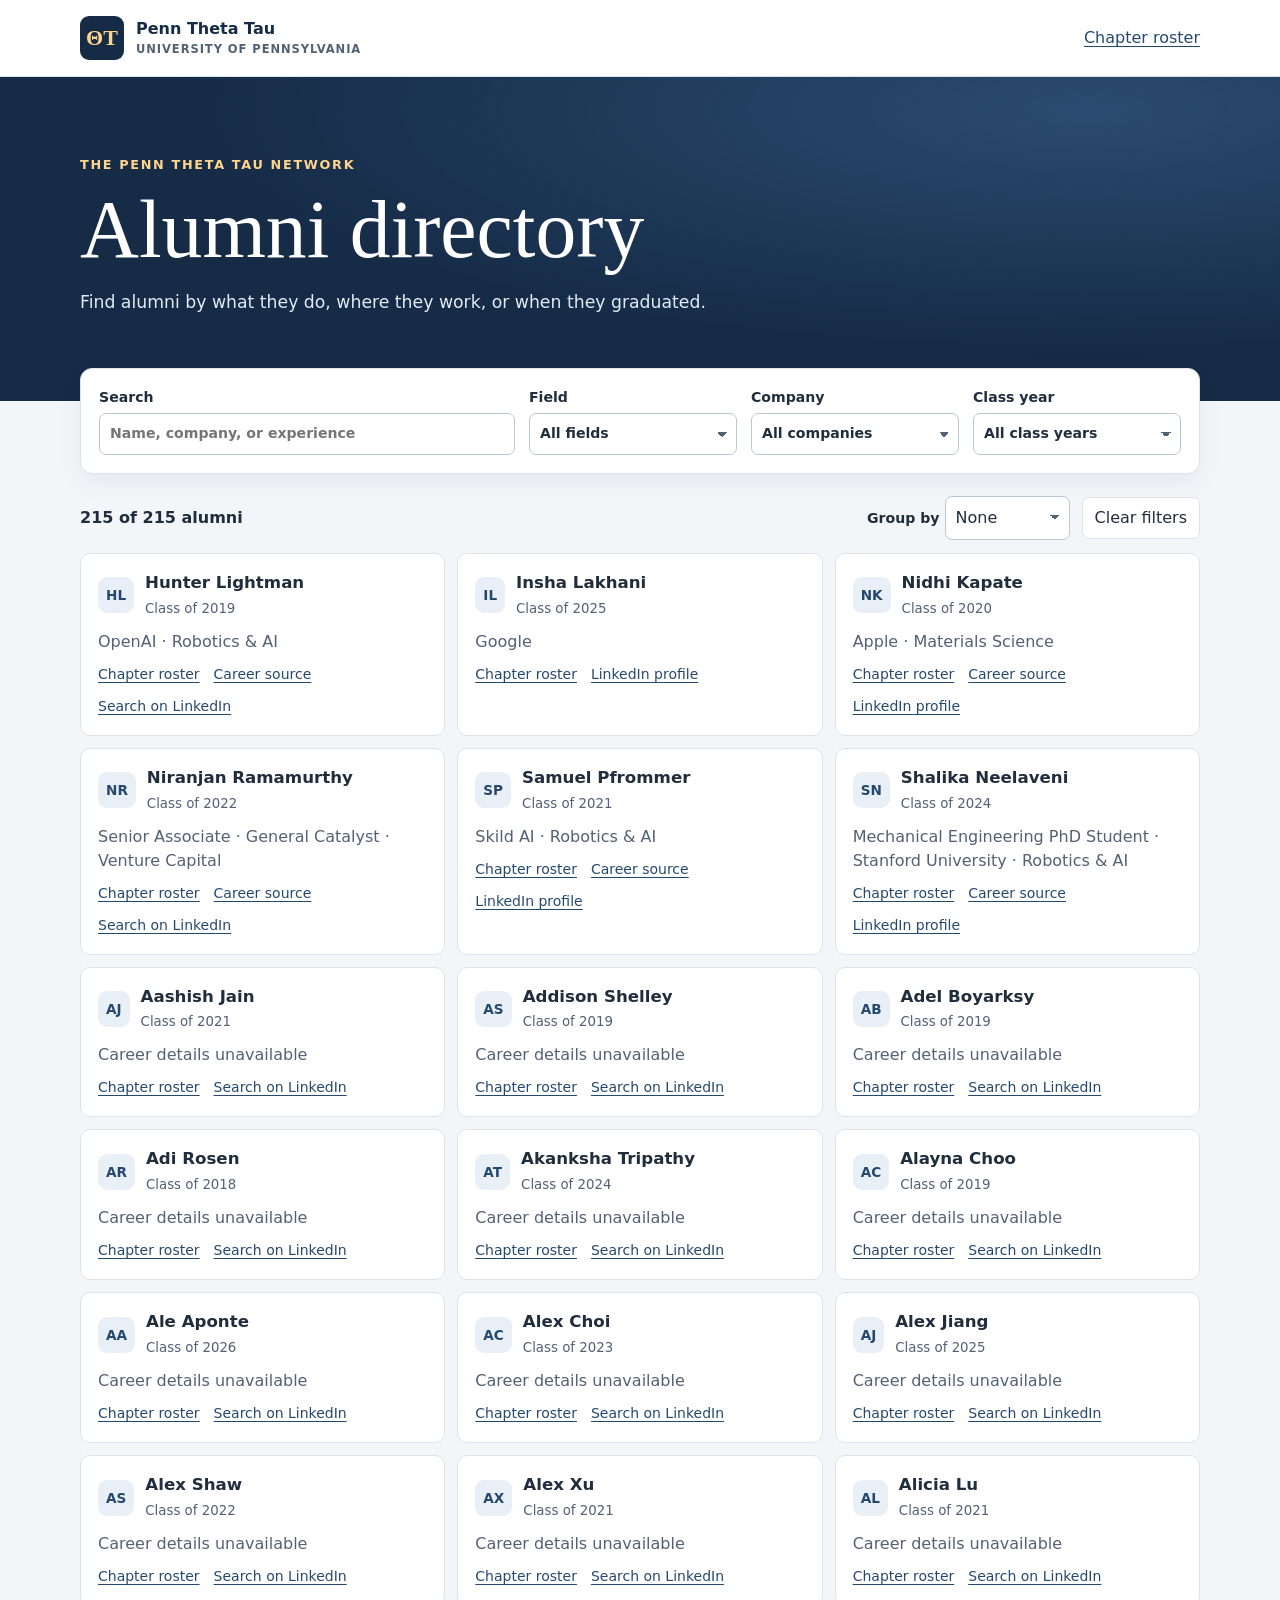
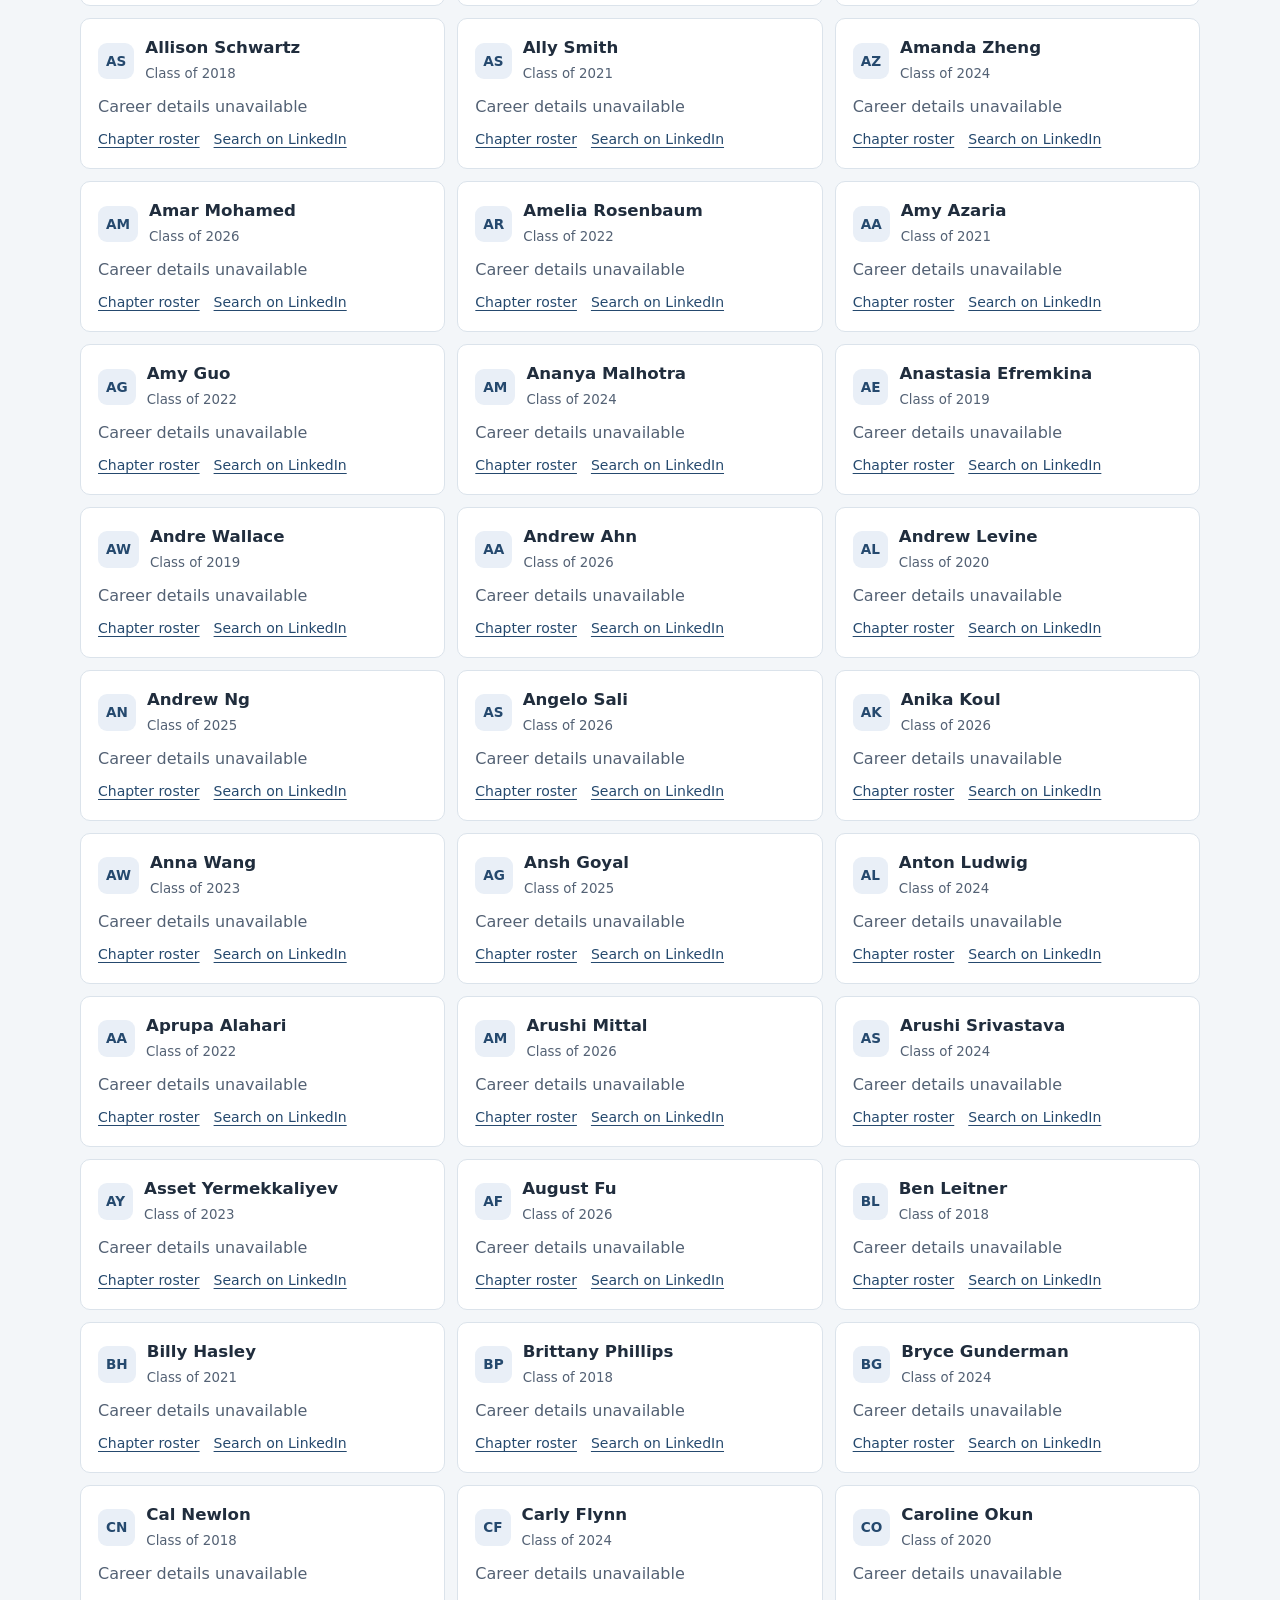
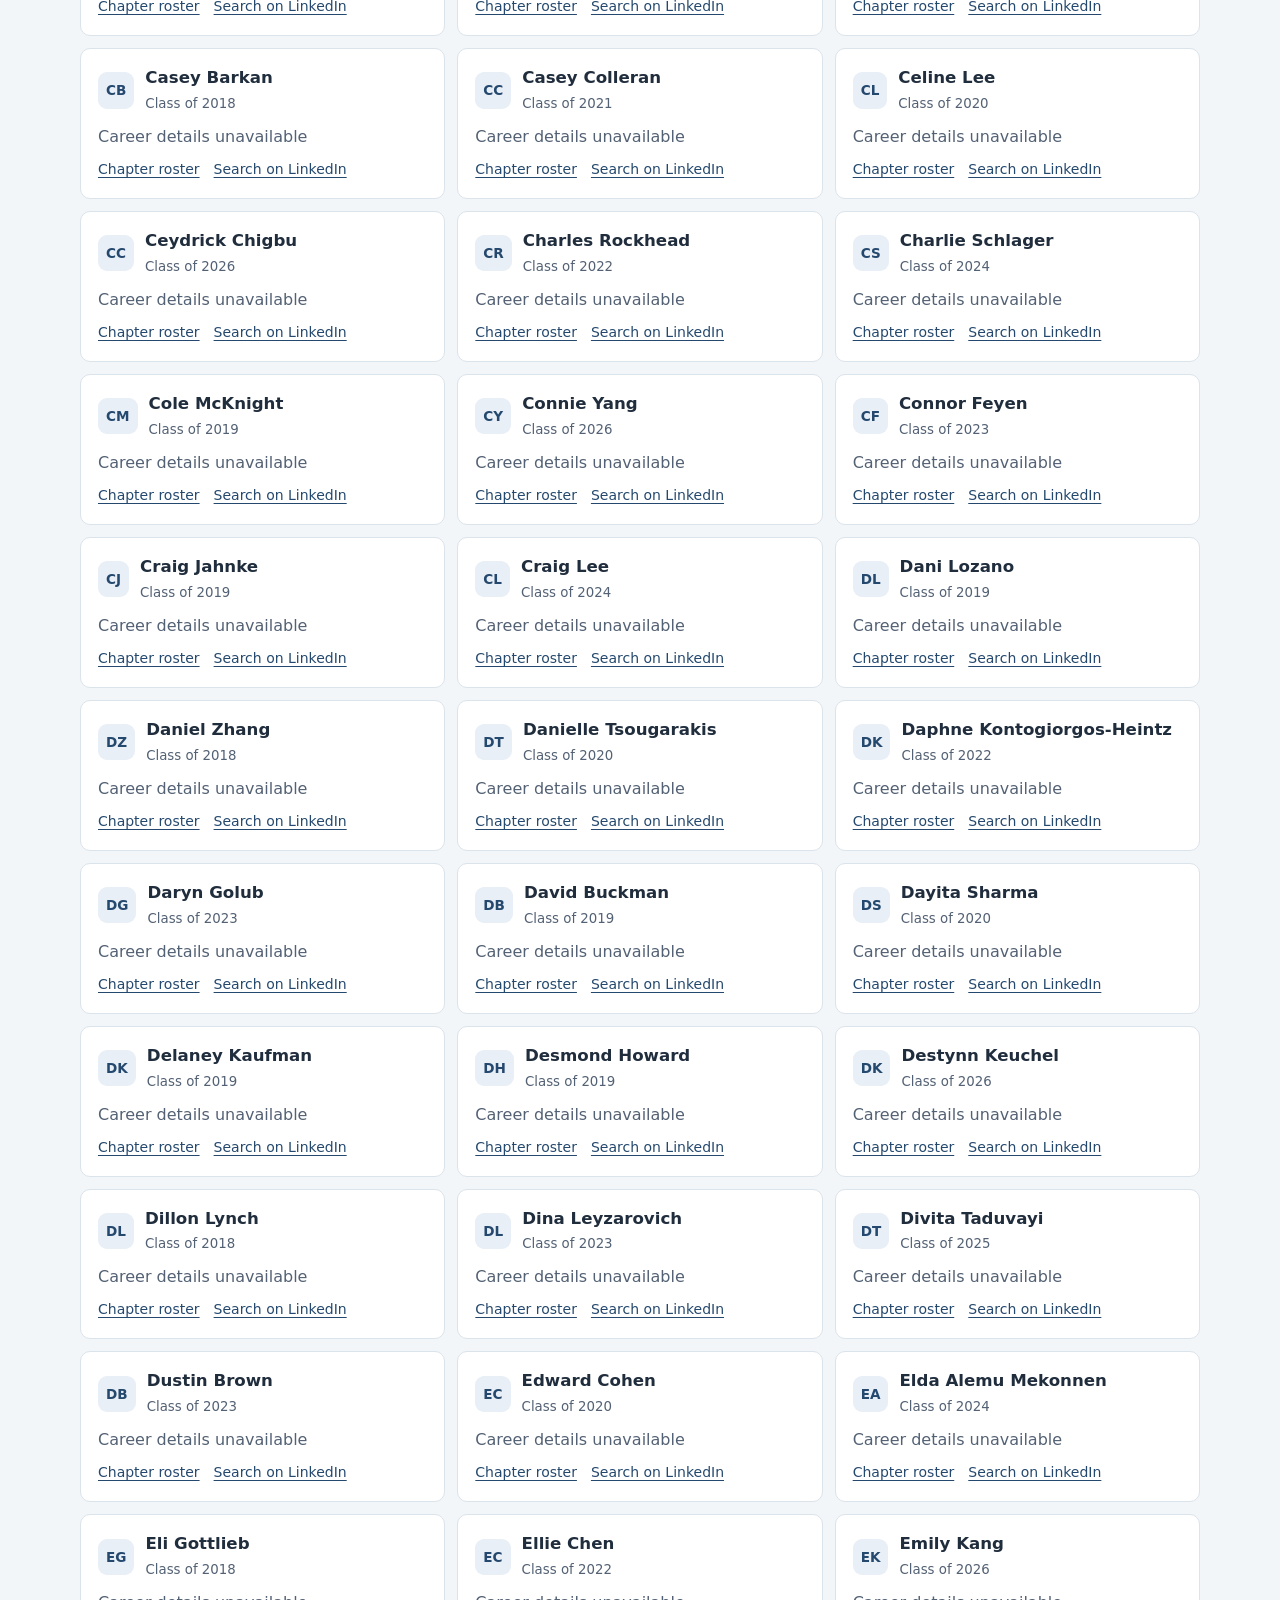
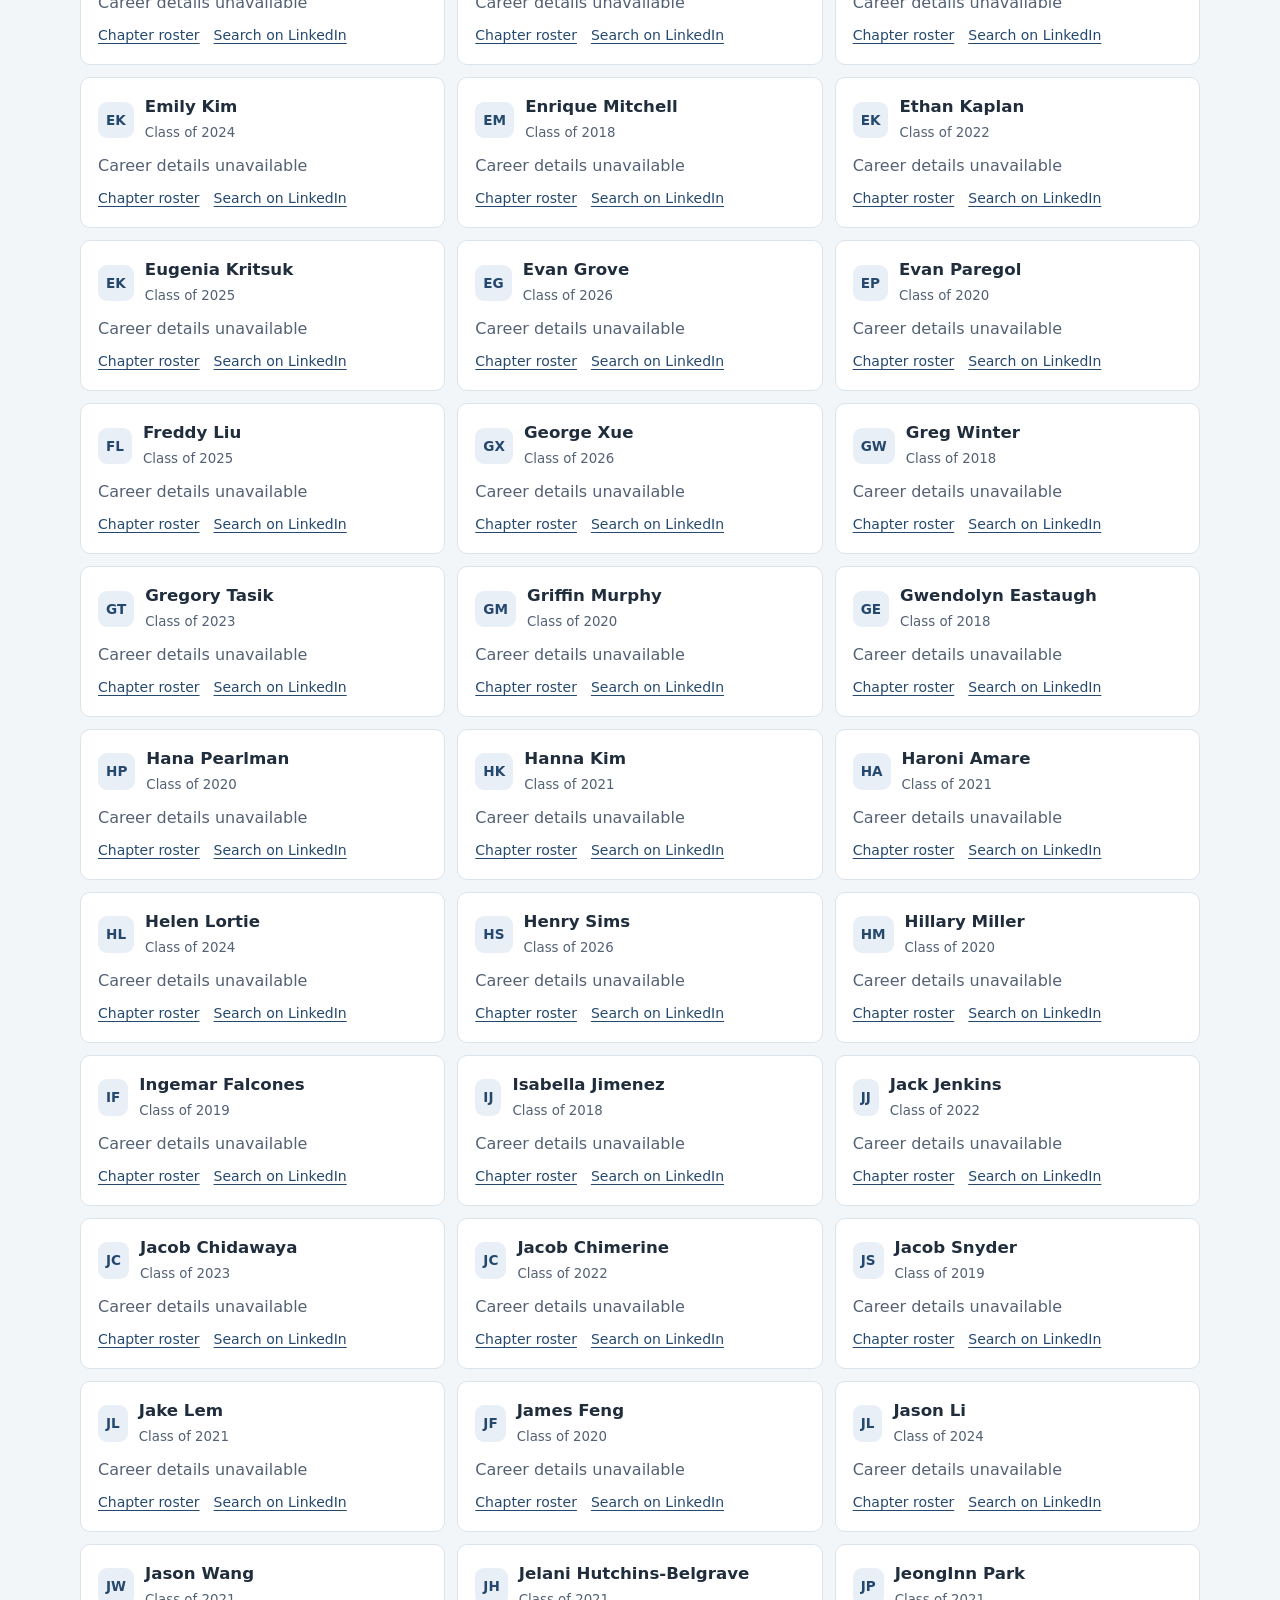
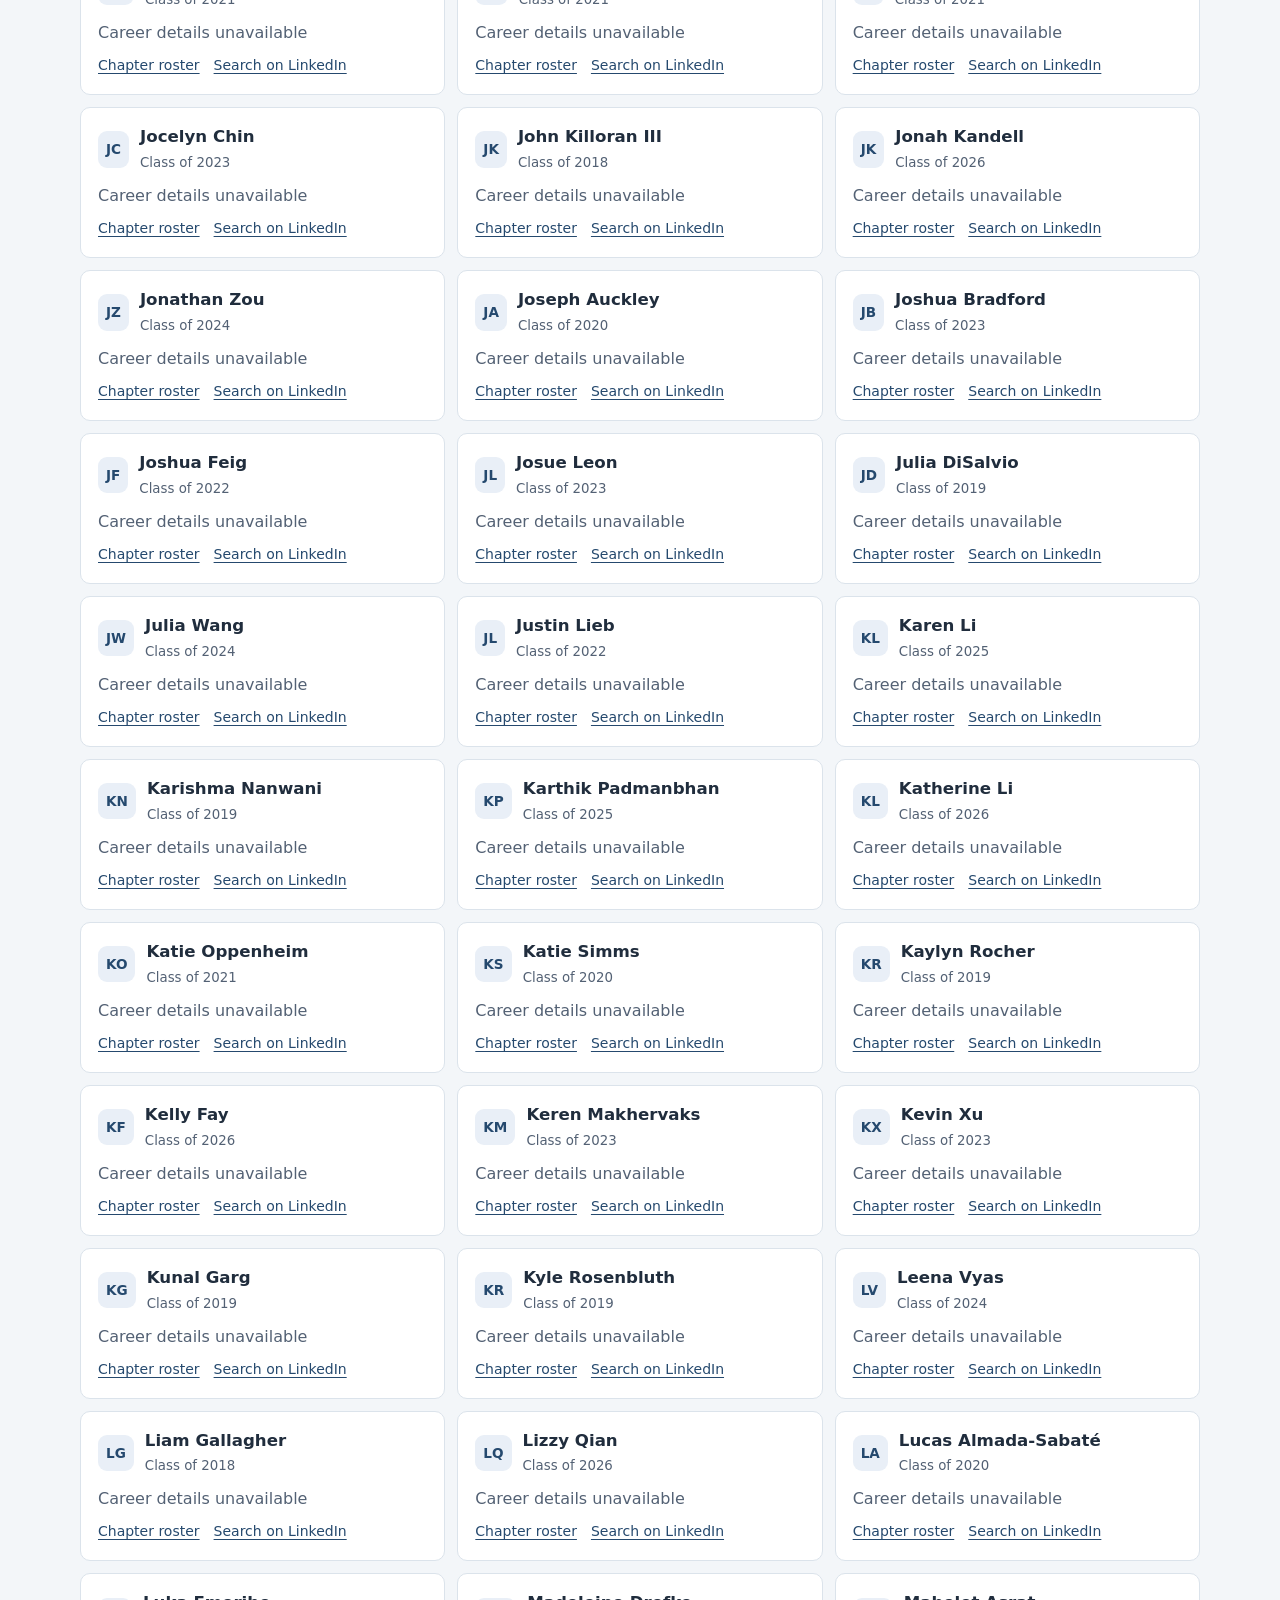
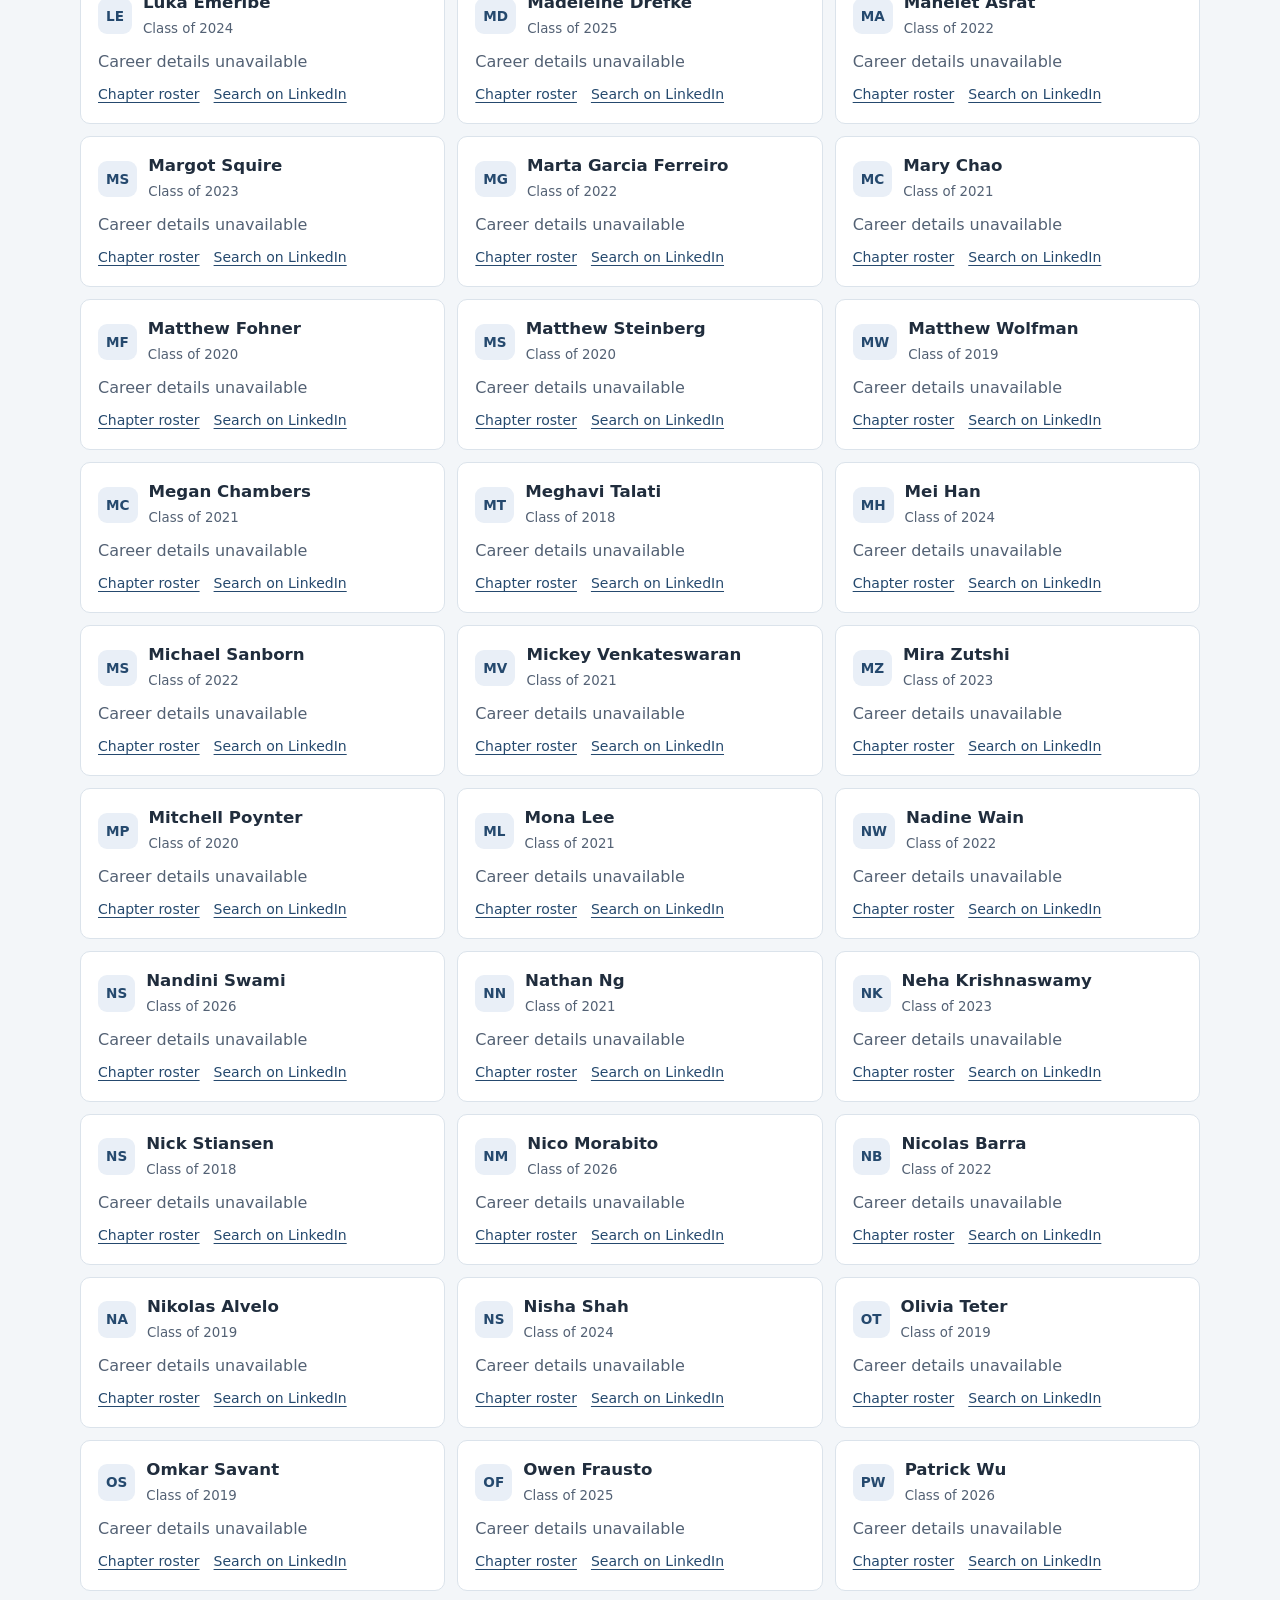
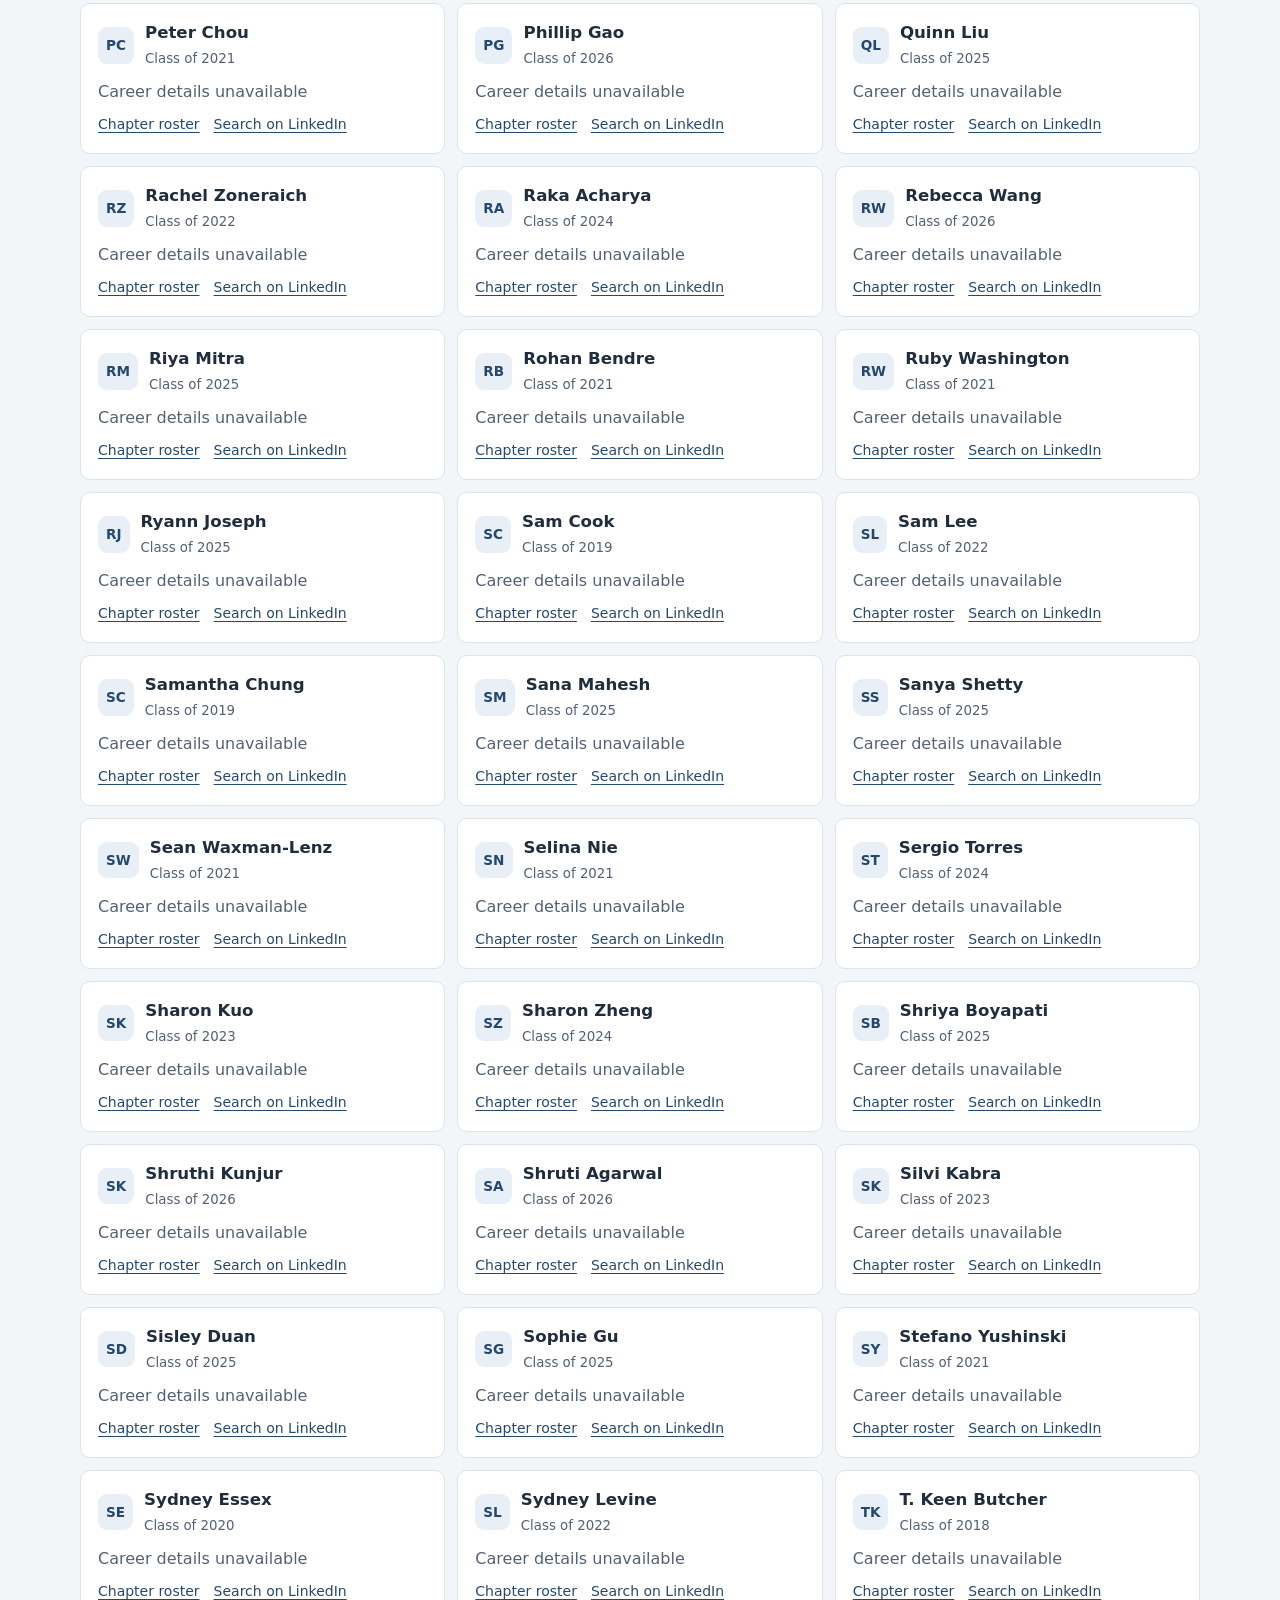
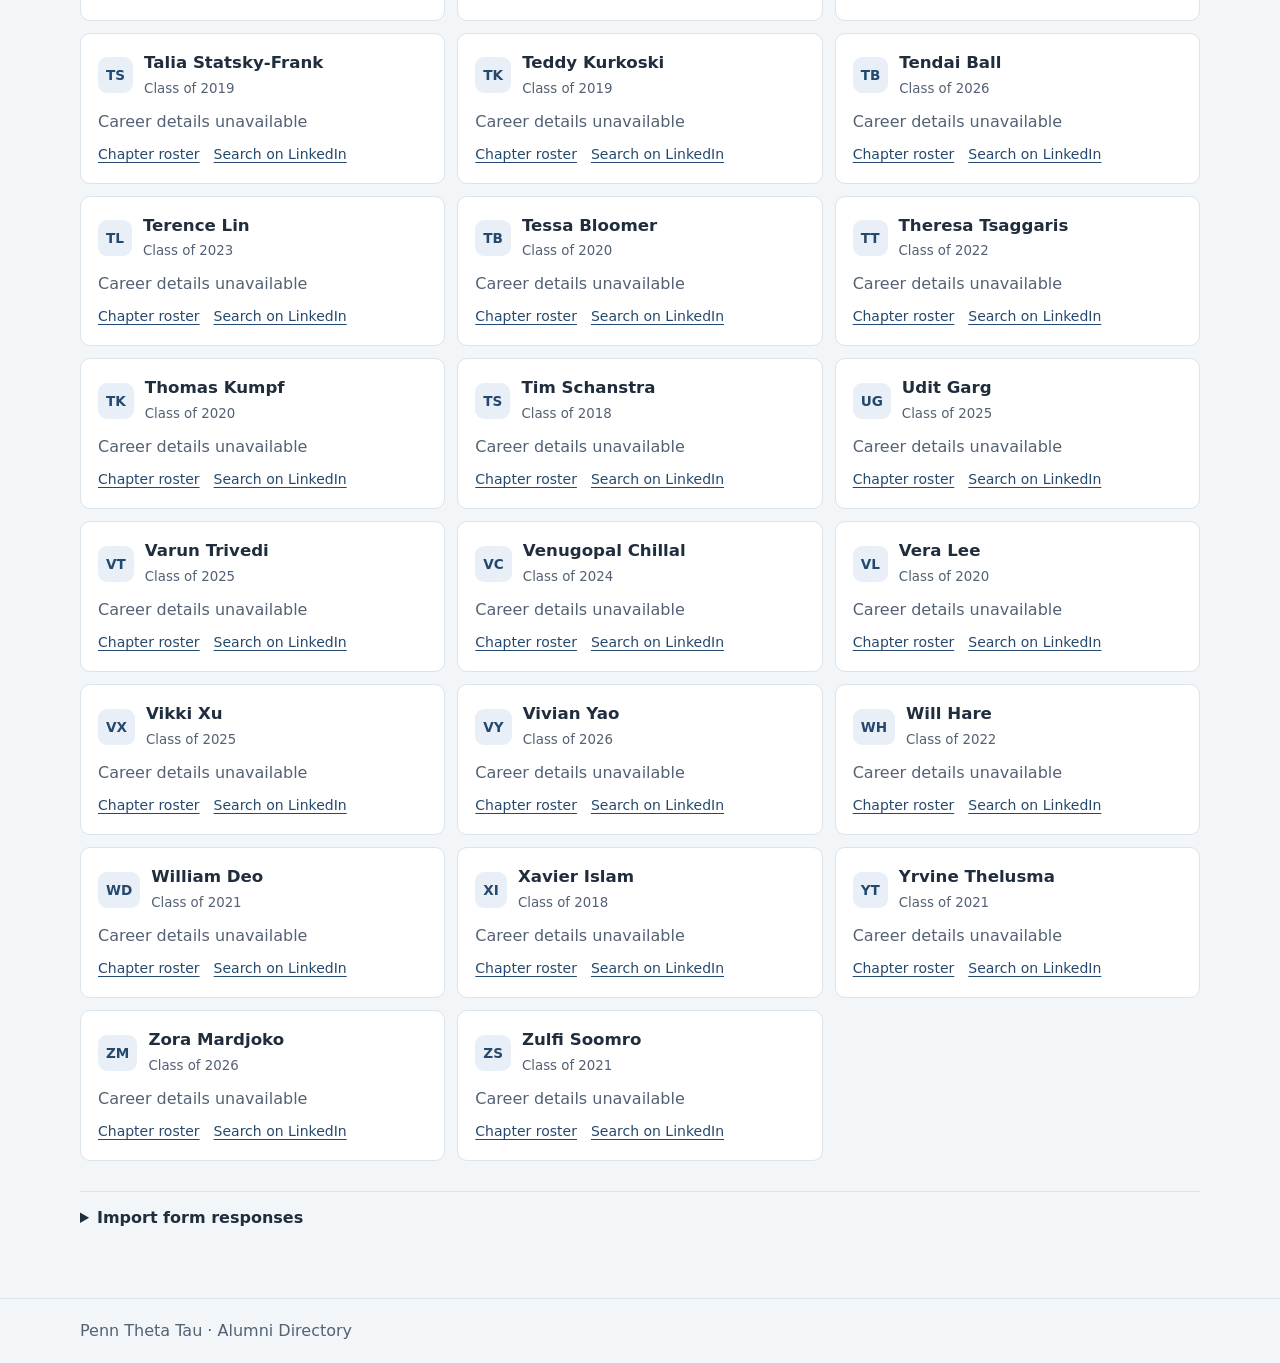
==== docs/index.html @ d41d4114 "Add docs/index.html" ====
<!doctype html>
<html lang="en">
<head>
<meta charset="utf-8">
<meta name="viewport" content="width=device-width, initial-scale=1">
<meta name="description" content="Explore the University of Pennsylvania Theta Tau alumni network by field, company, and graduating class.">
<title>Alumni Directory | Penn Theta Tau</title>
<link rel="stylesheet" href="style.css">
<script defer src="roster.js"></script>
<script defer src="public-careers.js"></script>
<script defer src="responses.js"></script>
<script defer src="directory.js"></script>
</head>
<body>
<header><div class="wrap mast"><a class="brand" href="./"><span class="mark" aria-hidden="true">ΘΤ</span><span>Penn Theta Tau<small>UNIVERSITY OF PENNSYLVANIA</small></span></a><a href="https://www.upennthetatau.com/alumni">Chapter roster</a></div></header>
<main>
<section class="hero"><div class="wrap"><p class="eyebrow">THE PENN THETA TAU NETWORK</p><h1>Alumni directory</h1><p>Find alumni by what they do, where they work, or when they graduated.</p></div></section>
<section class="wrap directory" aria-label="Search the alumni directory">
<form id="filters" class="filters">
<label class="search">Search<input id="search" type="search" placeholder="Name, company, or experience"></label>
<label>Field<select id="field"></select></label>
<label>Company<select id="company"></select></label>
<label>Class year<select id="year"></select></label>
</form>
<div class="toolbar"><p id="count" role="status"></p><div><label for="group">Group by</label> <select id="group"><option value="">None</option><option value="field">Field</option><option value="company">Company</option><option value="year">Class year</option></select></div><button type="button" id="reset">Clear filters</button></div>
<div id="results"></div>
<details class="import"><summary>Import form responses</summary><p>Import a Google Sheets or Airtable CSV export to add alumni and career details. The imported records stay in this browser. A new import replaces the previous one.</p><label for="csv">Form responses CSV</label> <input id="csv" type="file" accept=".csv,text/csv"><button type="button" id="remove">Remove imported records</button><p id="import-status" role="status"></p></details>
</section>
</main>
<dialog id="profile" aria-labelledby="profile-name">
<form method="dialog" class="profile-close"><button>Close</button></form>
<h2 id="profile-name"></h2>
<p id="profile-summary"></p>
<div id="profile-links"></div>
<div id="profile-content"></div>
</dialog>
<footer><div class="wrap">Penn Theta Tau · Alumni Directory</div></footer>
</body>
</html>
---- docs/style.css ----
:root{color-scheme:light;--navy:#152b46;--ink:#202d3d;--muted:#536174;--line:#dbe3eb;--paper:#f3f6f9;--gold:#ffd58d;font:100%/1.5 system-ui,sans-serif}
*{box-sizing:border-box}
body{margin:0;background:var(--paper);color:var(--ink)}
.wrap{width:min(1120px,calc(100% - 40px));margin:auto}
header{background:white;border-bottom:1px solid var(--line)}
.mast{min-height:76px;display:flex;align-items:center;justify-content:space-between;gap:16px}
a{color:#25496e;text-underline-offset:3px}
.brand{display:flex;align-items:center;gap:12px;font-weight:750;color:var(--navy);text-decoration:none}
.brand small{display:block;font-size:.72rem;letter-spacing:.08em;color:var(--muted)}
.mark{display:grid;place-items:center;background:var(--navy);color:var(--gold);width:44px;height:44px;border-radius:9px;font:700 22px Georgia,serif}
.hero{background:radial-gradient(ellipse at 85% 10%,#2b4b70,transparent 60%),var(--navy);color:white;padding:65px 0 85px}
.eyebrow{font-size:.8rem;font-weight:700;letter-spacing:.13em;color:var(--gold)}
h1{font:normal clamp(2.7rem,7vw,5.1rem)/1.05 Georgia,serif;margin:12px 0 18px}
.hero p:last-child{color:#e1eaf5;margin:0;font-size:1.08rem}
.directory{padding-bottom:54px}
.filters{position:relative;margin-top:-33px;background:white;border:1px solid var(--line);box-shadow:0 8px 25px #102b4611;border-radius:12px;padding:18px;display:grid;grid-template-columns:2fr repeat(3,1fr);gap:14px}
label{font-size:.88rem;font-weight:650}
input,select,button{font:inherit;color:inherit}
input[type=search],select{min-width:0;border:1px solid #bac9d7;background:#fff;border-radius:7px;padding:9px 10px}
select{appearance:none;padding-right:30px;background:linear-gradient(45deg,transparent 50%,#536174 50%) right 14px center/5px 5px no-repeat,linear-gradient(135deg,#536174 50%,transparent 50%) right 9px center/5px 5px no-repeat,#fff}
.filters input,.filters select{display:block;width:100%;margin-top:5px}
.toolbar{display:flex;align-items:center;gap:12px;flex-wrap:wrap;margin:22px 0 13px}
.toolbar p{margin:0 auto 0 0;font-weight:650}
button{border:1px solid var(--line);background:white;border-radius:7px;padding:8px 12px;cursor:pointer}
button:hover{background:#eaf1f8}
.grid{display:grid;grid-template-columns:repeat(3,minmax(0,1fr));gap:12px}
.card{background:white;border:1px solid var(--line);border-radius:10px;padding:17px;overflow-wrap:anywhere}
.card-head{display:flex;align-items:center;gap:11px}
.initials{flex:none;background:#e9eff7;color:#25496e;border-radius:9px;padding:8px;font-size:.85rem;font-weight:750}
.card h3{margin:0;font-size:1.04rem}
.card p{margin:10px 0 0;color:var(--muted)}
.card small{color:var(--muted)}
.card a{display:inline-block;margin:10px 14px 0 0;font-size:.875rem}
h2{font:normal 1.7rem Georgia,serif;margin:24px 0 12px}
.import{margin-top:30px;padding:14px 0;border-top:1px solid var(--line)}
summary{cursor:pointer;font-weight:650}
.profile-button{display:block;margin-top:12px;color:var(--navy);font-weight:650}
#profile{width:min(680px,calc(100% - 28px));max-height:86vh;border:1px solid var(--line);border-radius:14px;padding:clamp(18px,4vw,32px);color:var(--ink)}
#profile::backdrop{background:#0e233bc7}
.profile-close{display:flex;justify-content:flex-end}
#profile-name{margin:0;font-size:2rem}
#profile-summary{margin:6px 0;color:var(--muted)}
#profile-content section{border-top:1px solid var(--line);margin-top:20px;padding-top:12px}
#profile-content h3{margin:0;color:var(--navy)}
#profile-content dt{font-weight:650;margin-top:12px}
#profile-content dd{white-space:pre-wrap;overflow-wrap:anywhere;margin:4px 0 0}
footer{padding:20px 0;border-top:1px solid var(--line);color:var(--muted)}
:focus-visible{outline:3px solid #507eae;outline-offset:2px}
@media(max-width:800px){.filters,.grid{grid-template-columns:repeat(2,minmax(0,1fr))}}
@media(max-width:480px){.wrap{width:calc(100% - 26px)}.hero{padding:48px 0 65px}.search,.grid{grid-column:1/-1}.grid{grid-template-columns:1fr}.brand small{display:none}}
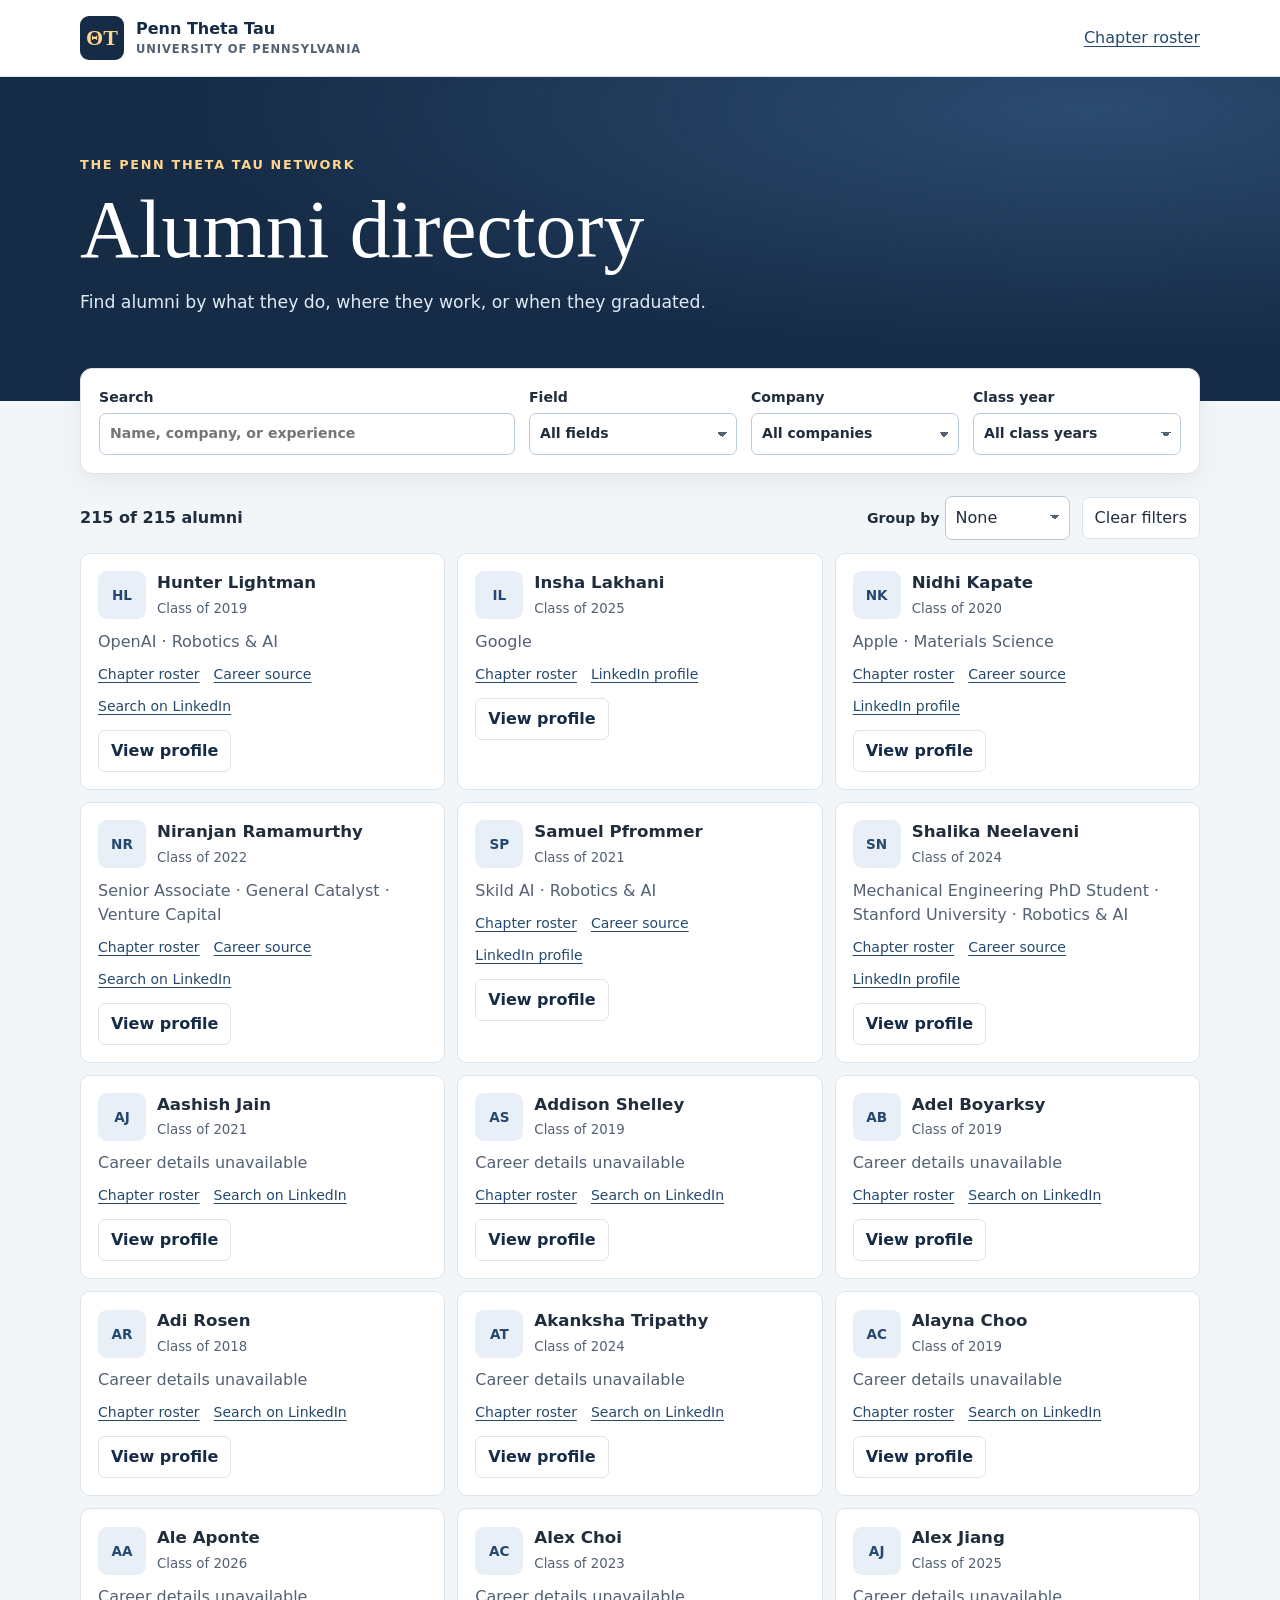
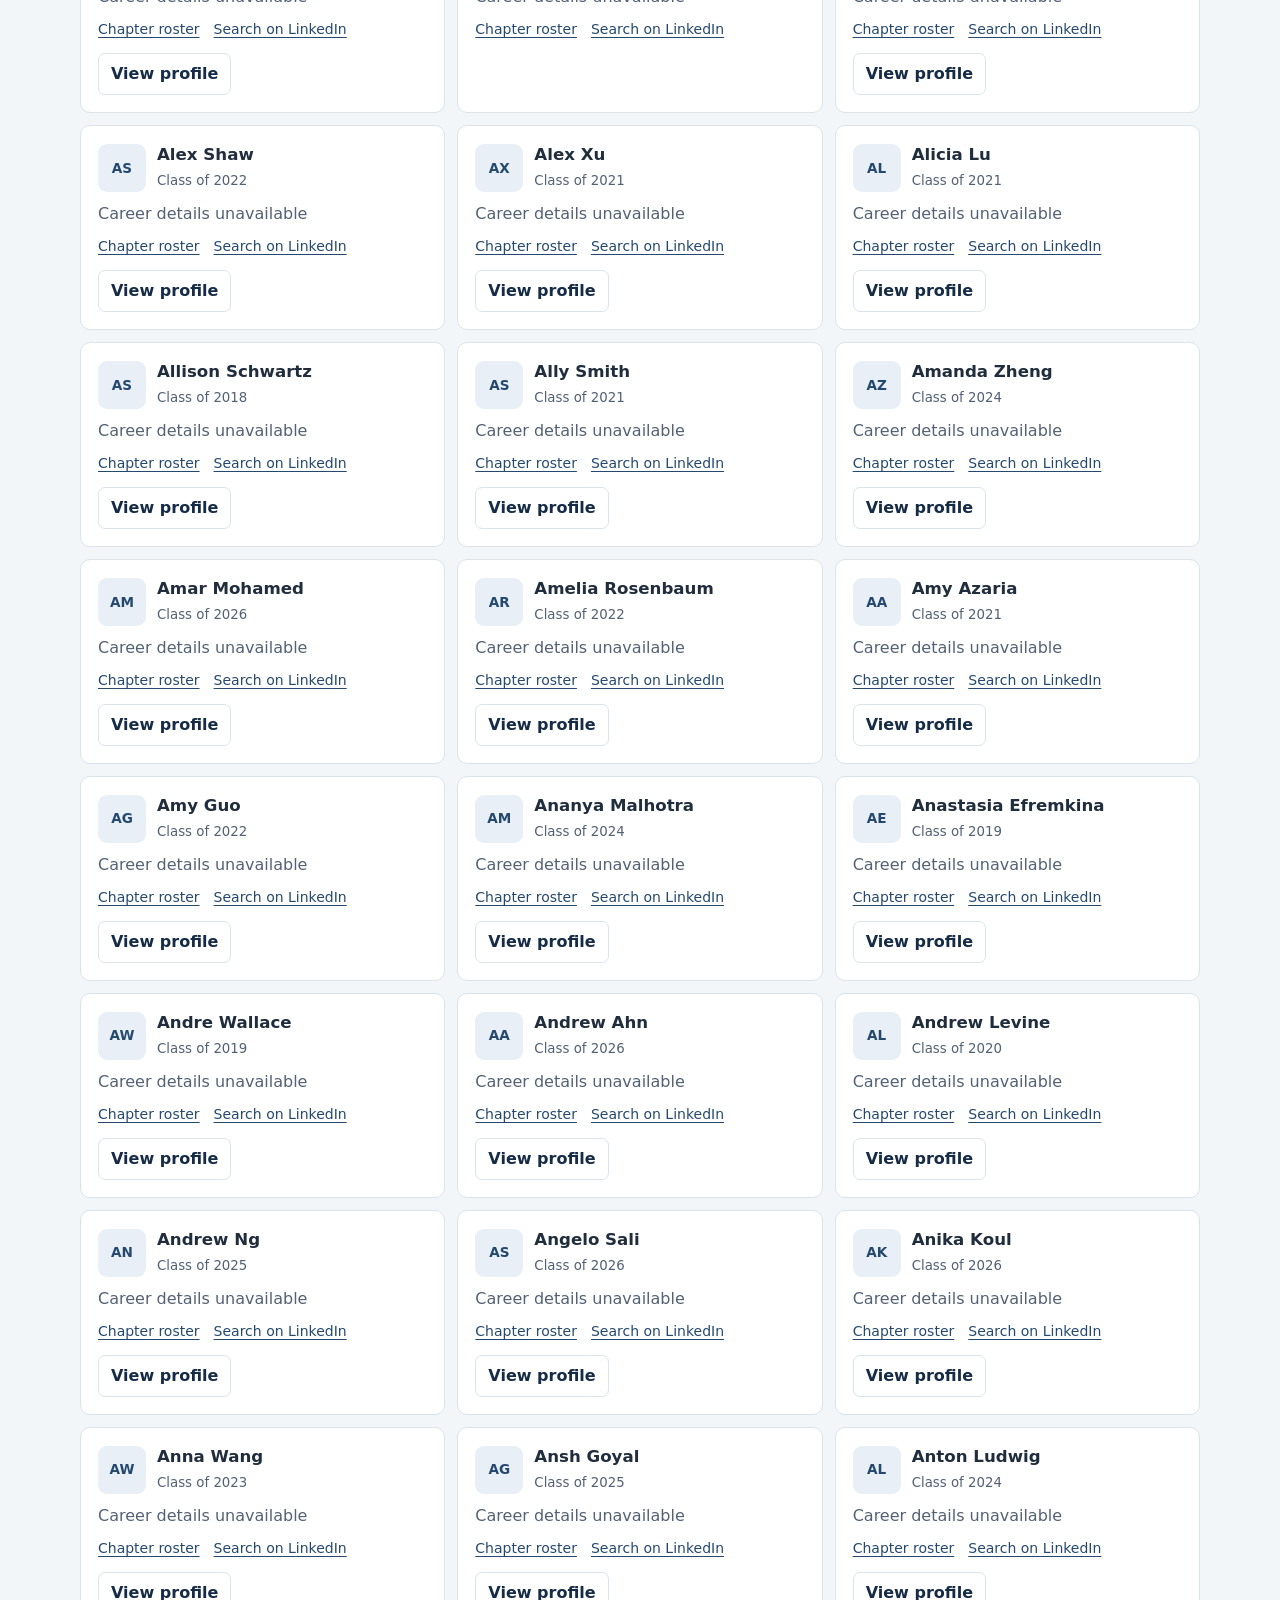
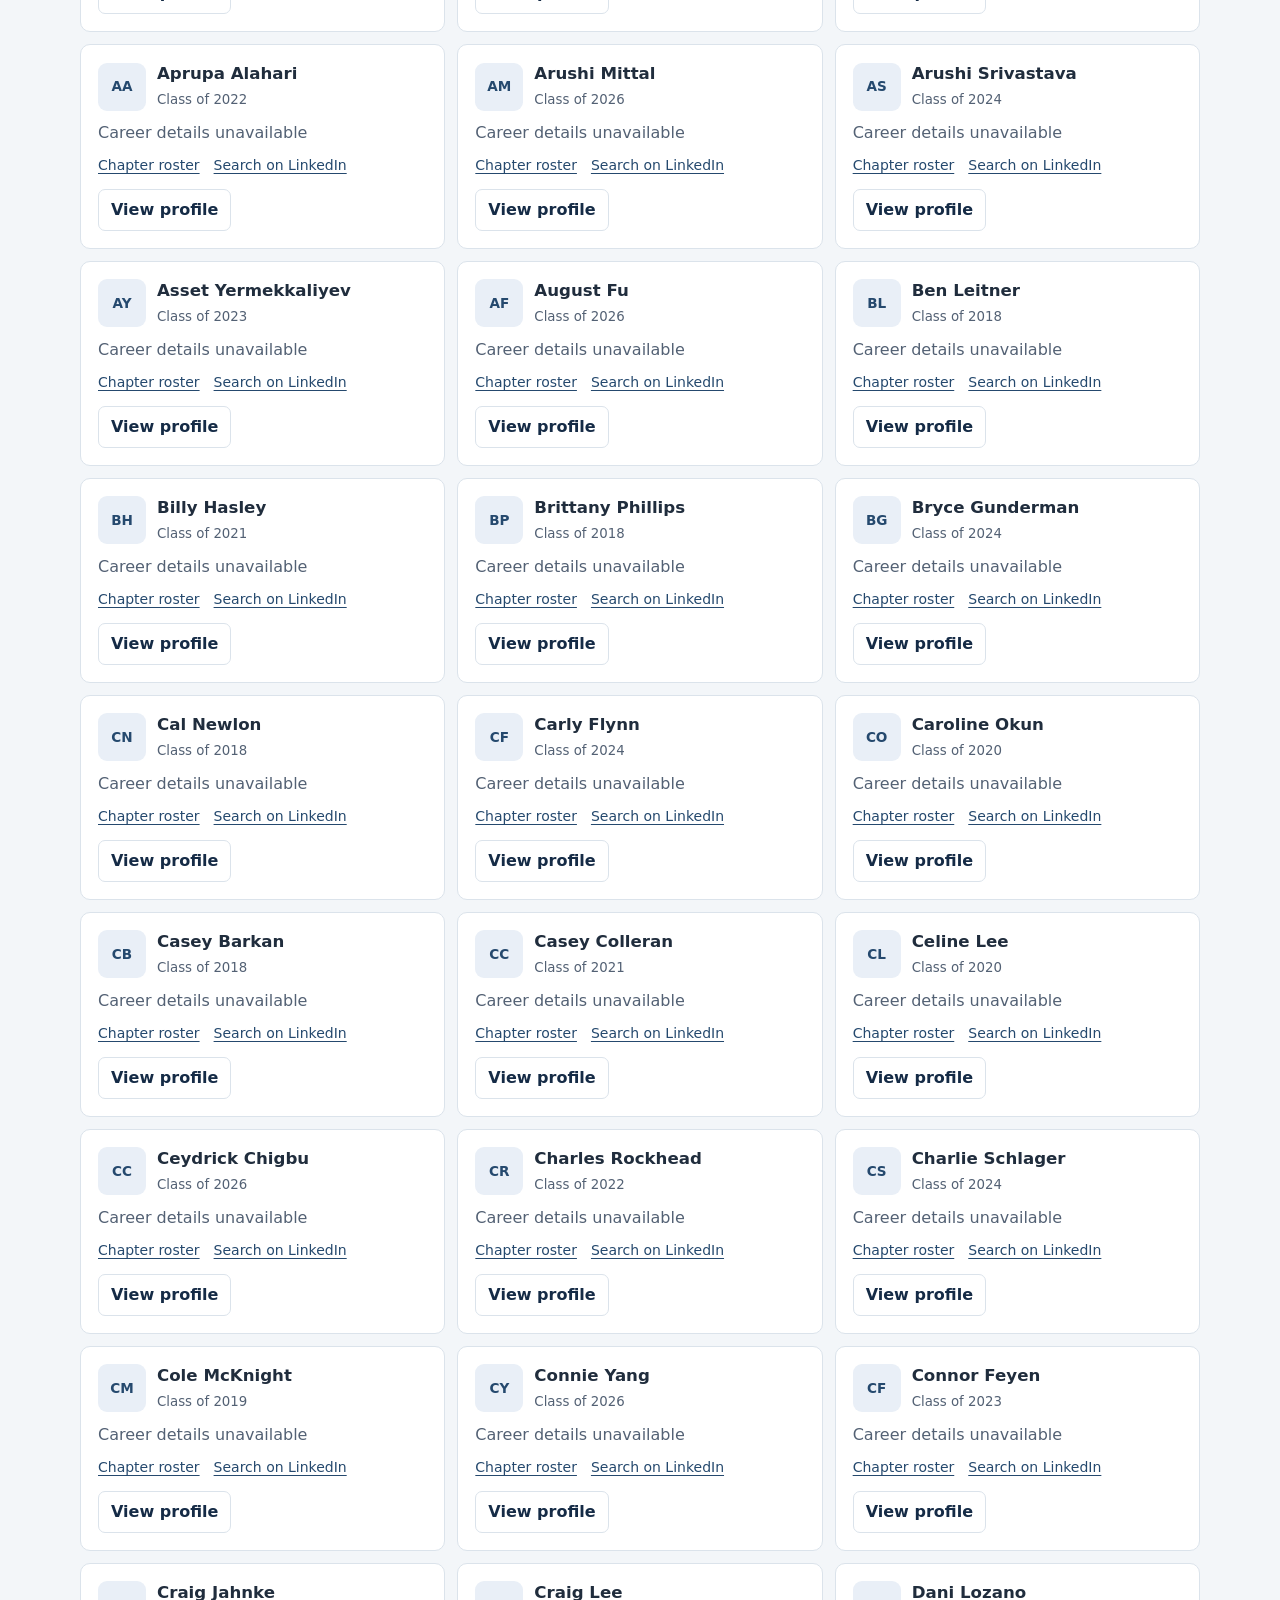
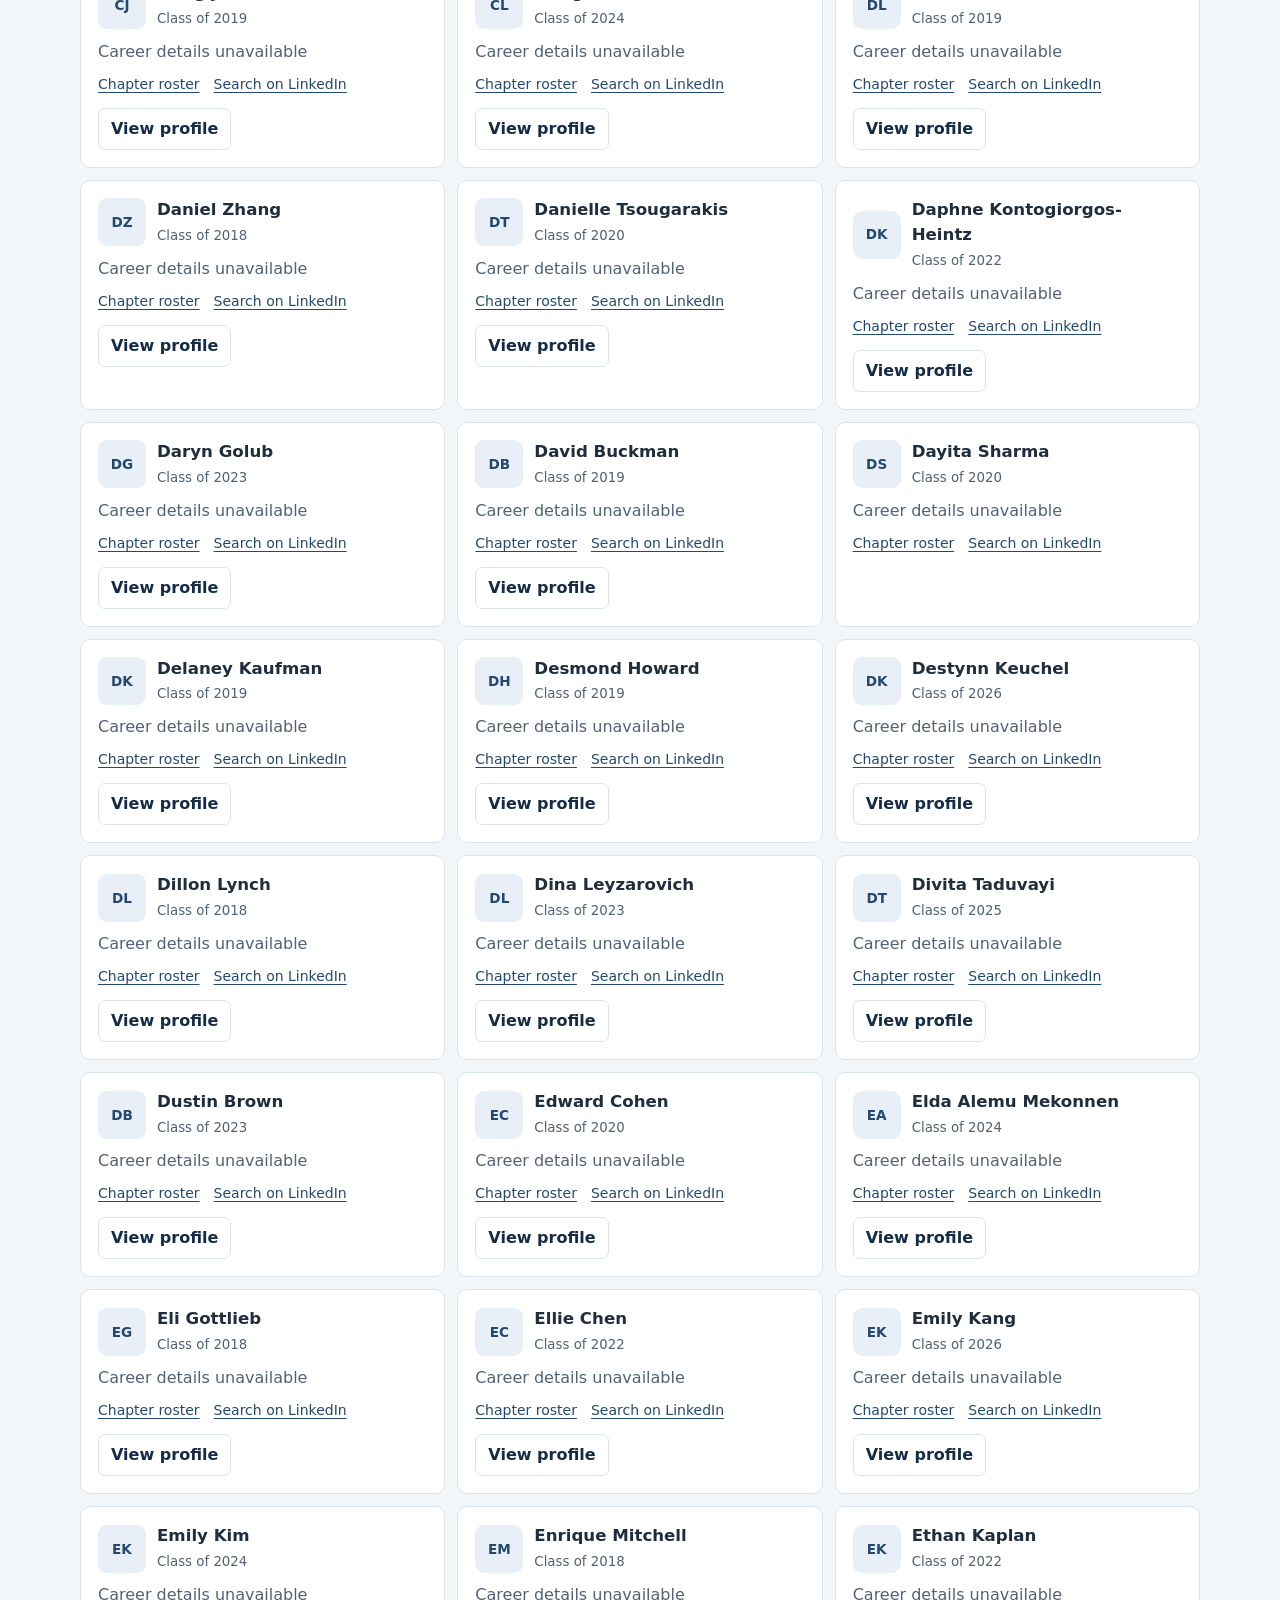
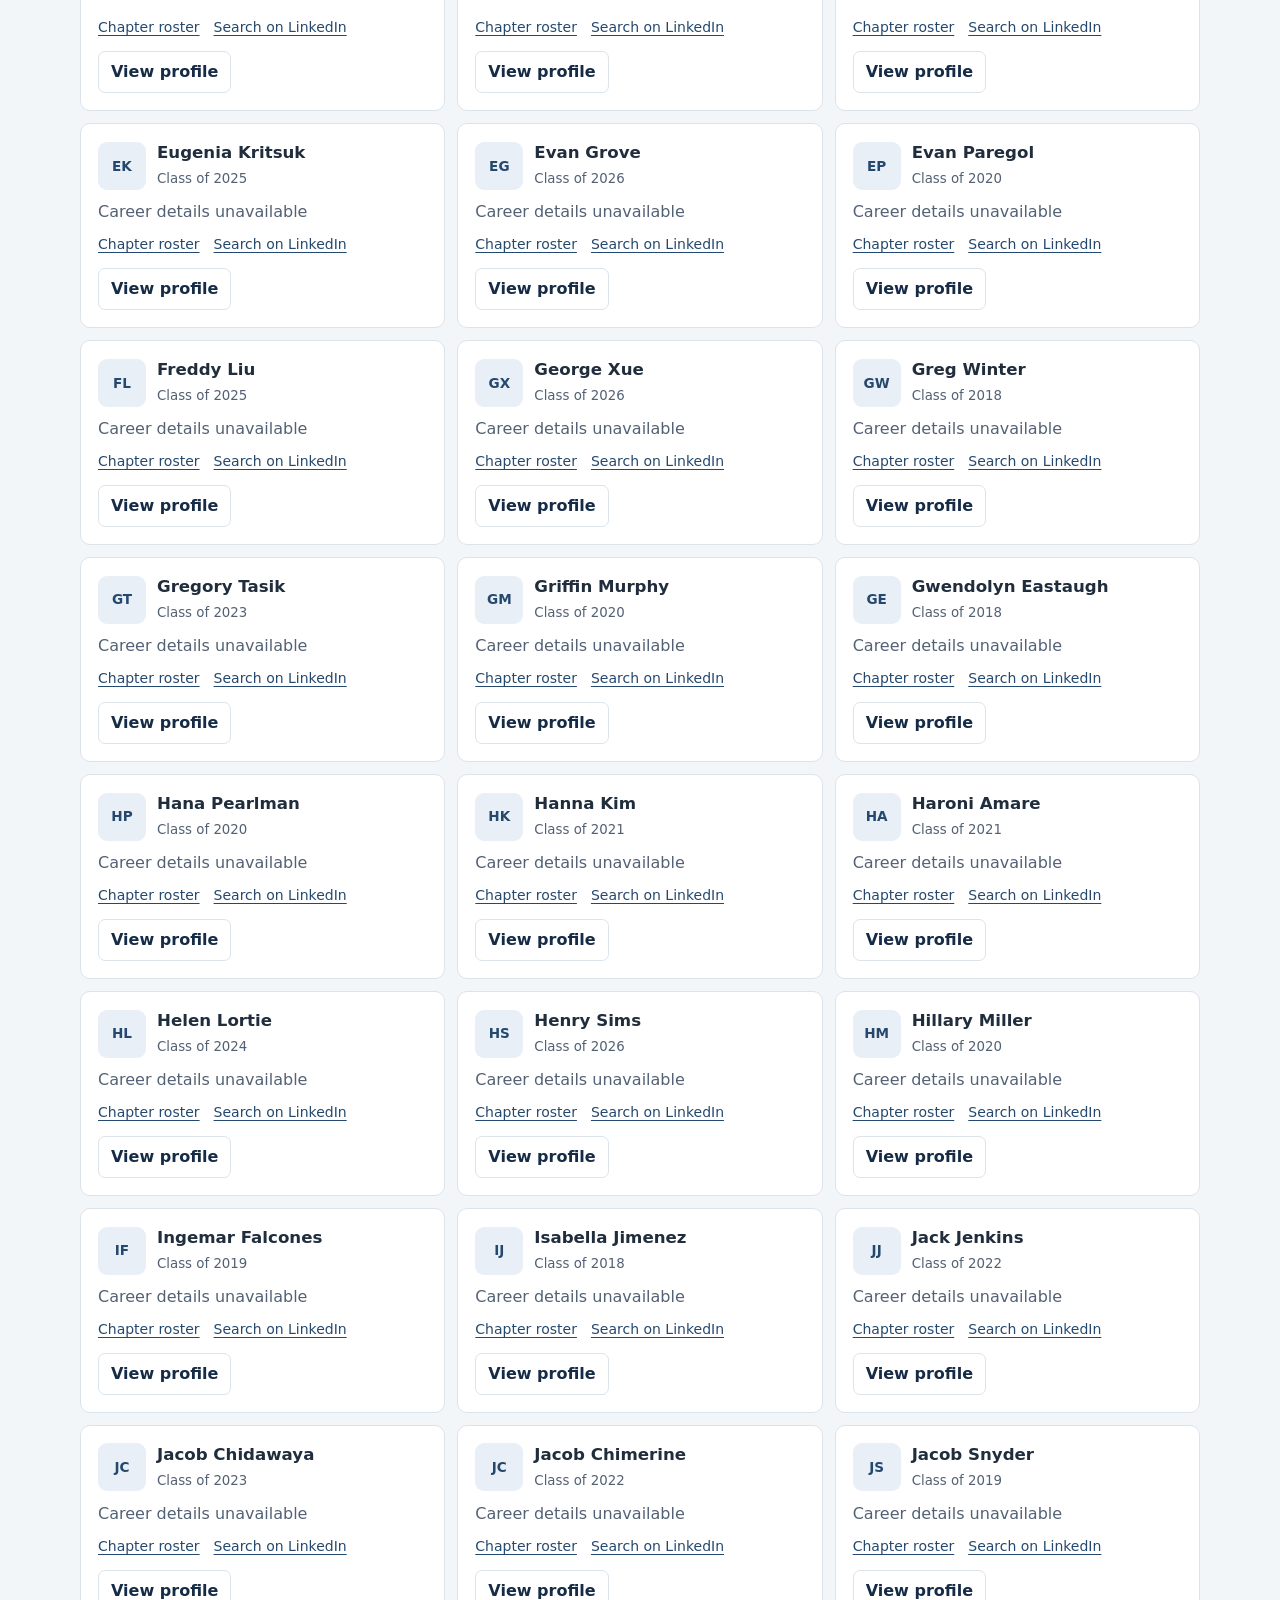
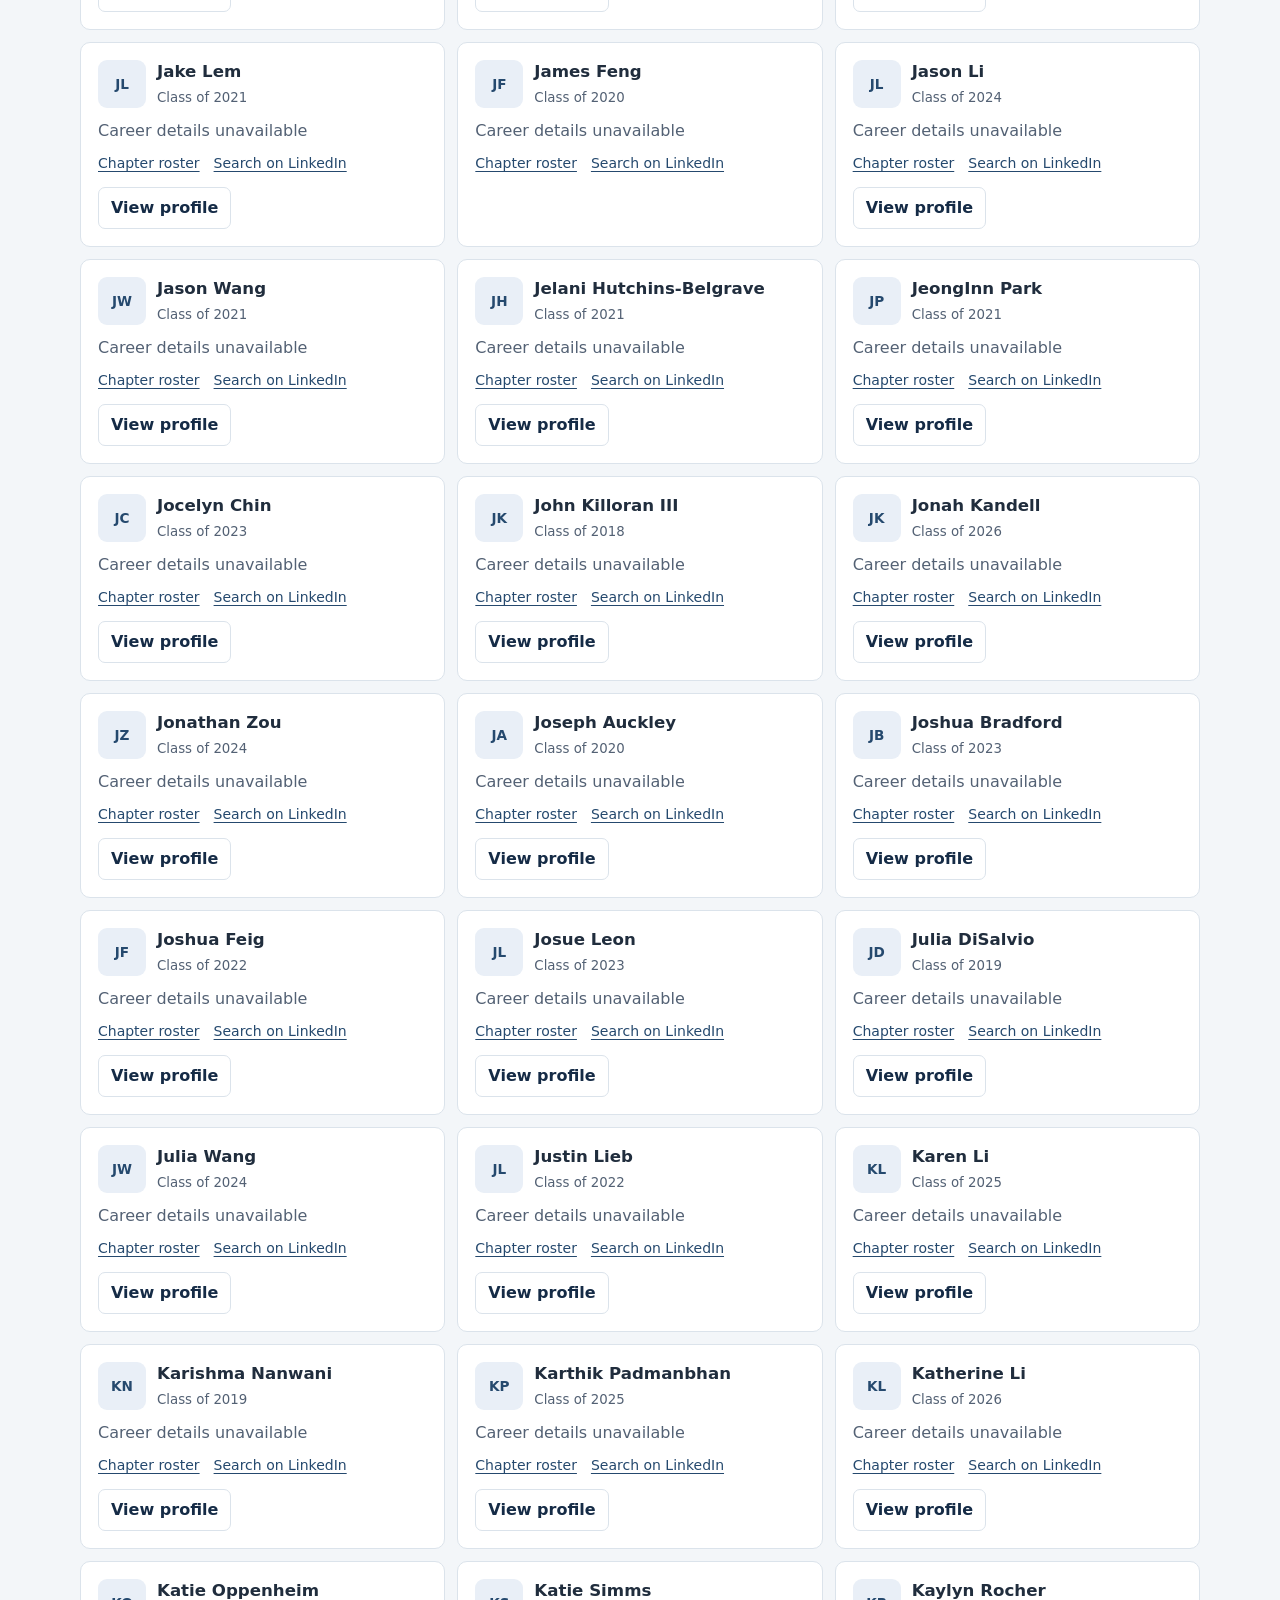
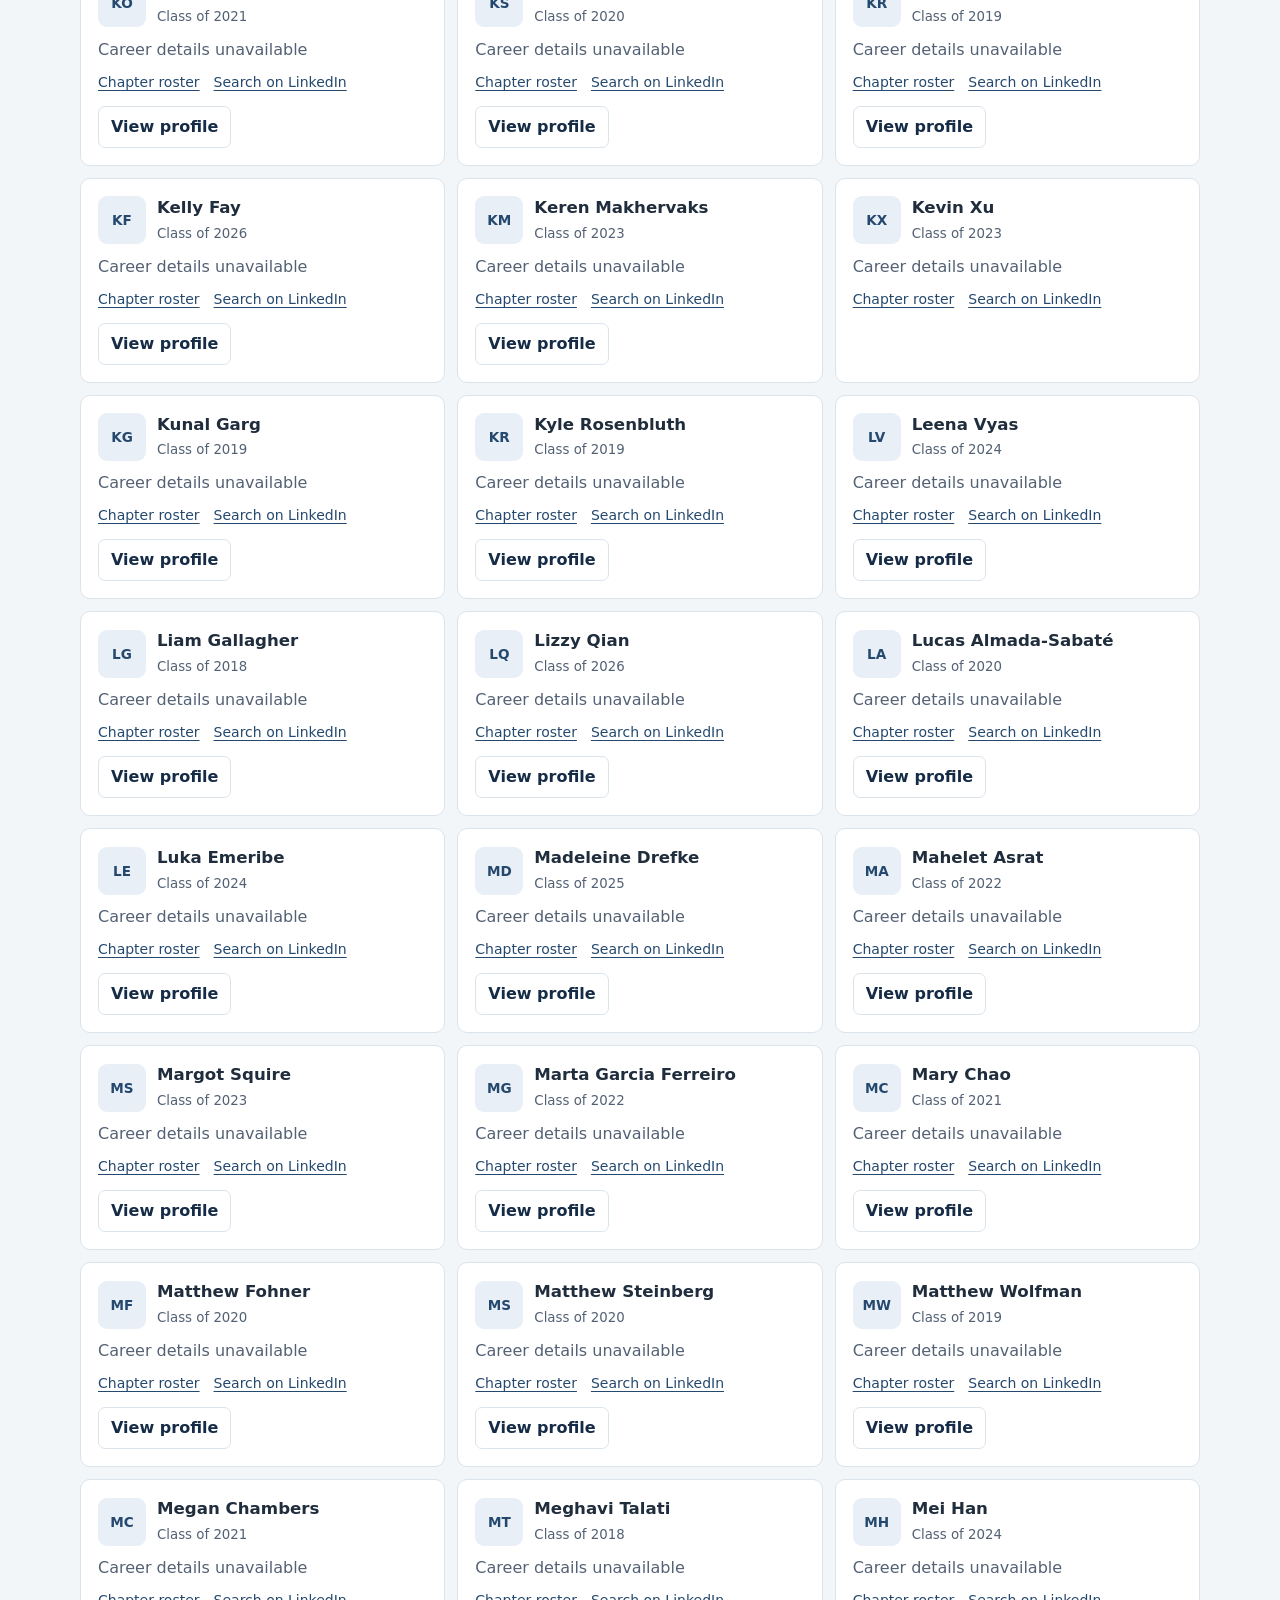
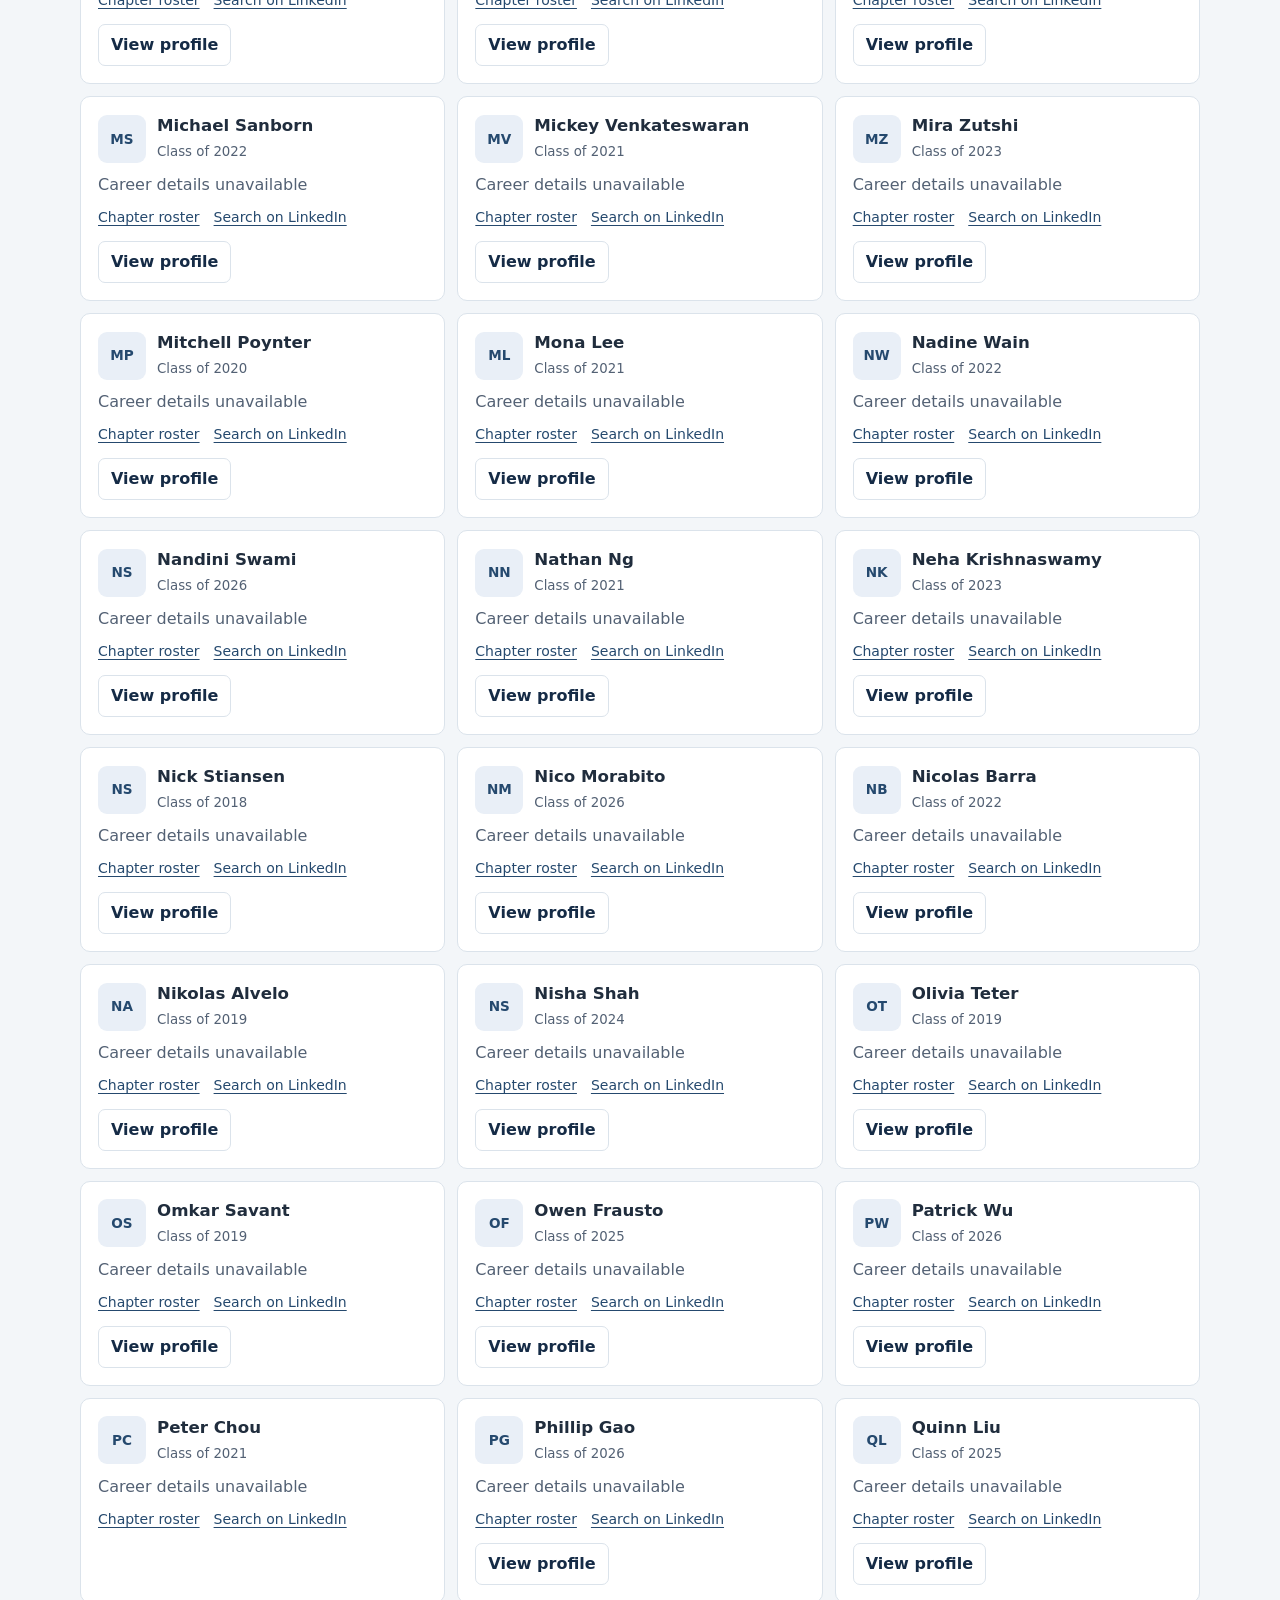
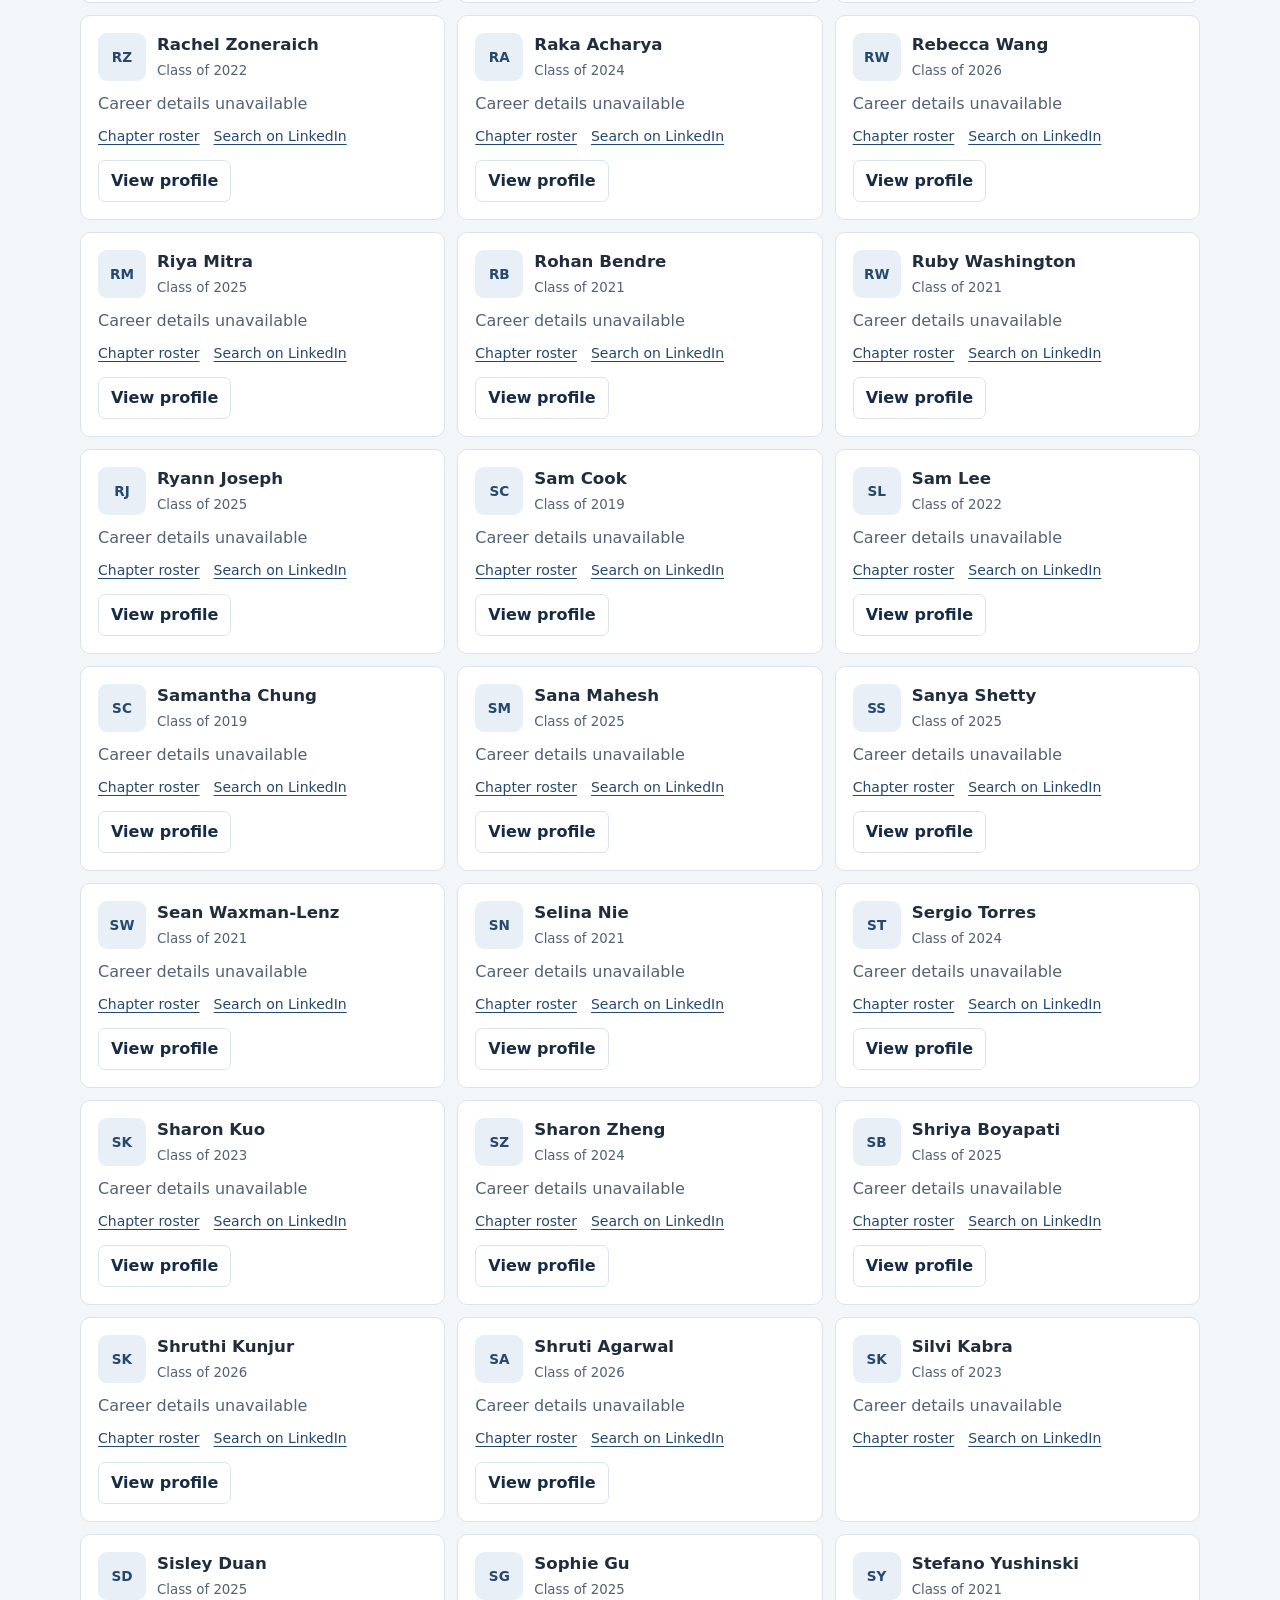
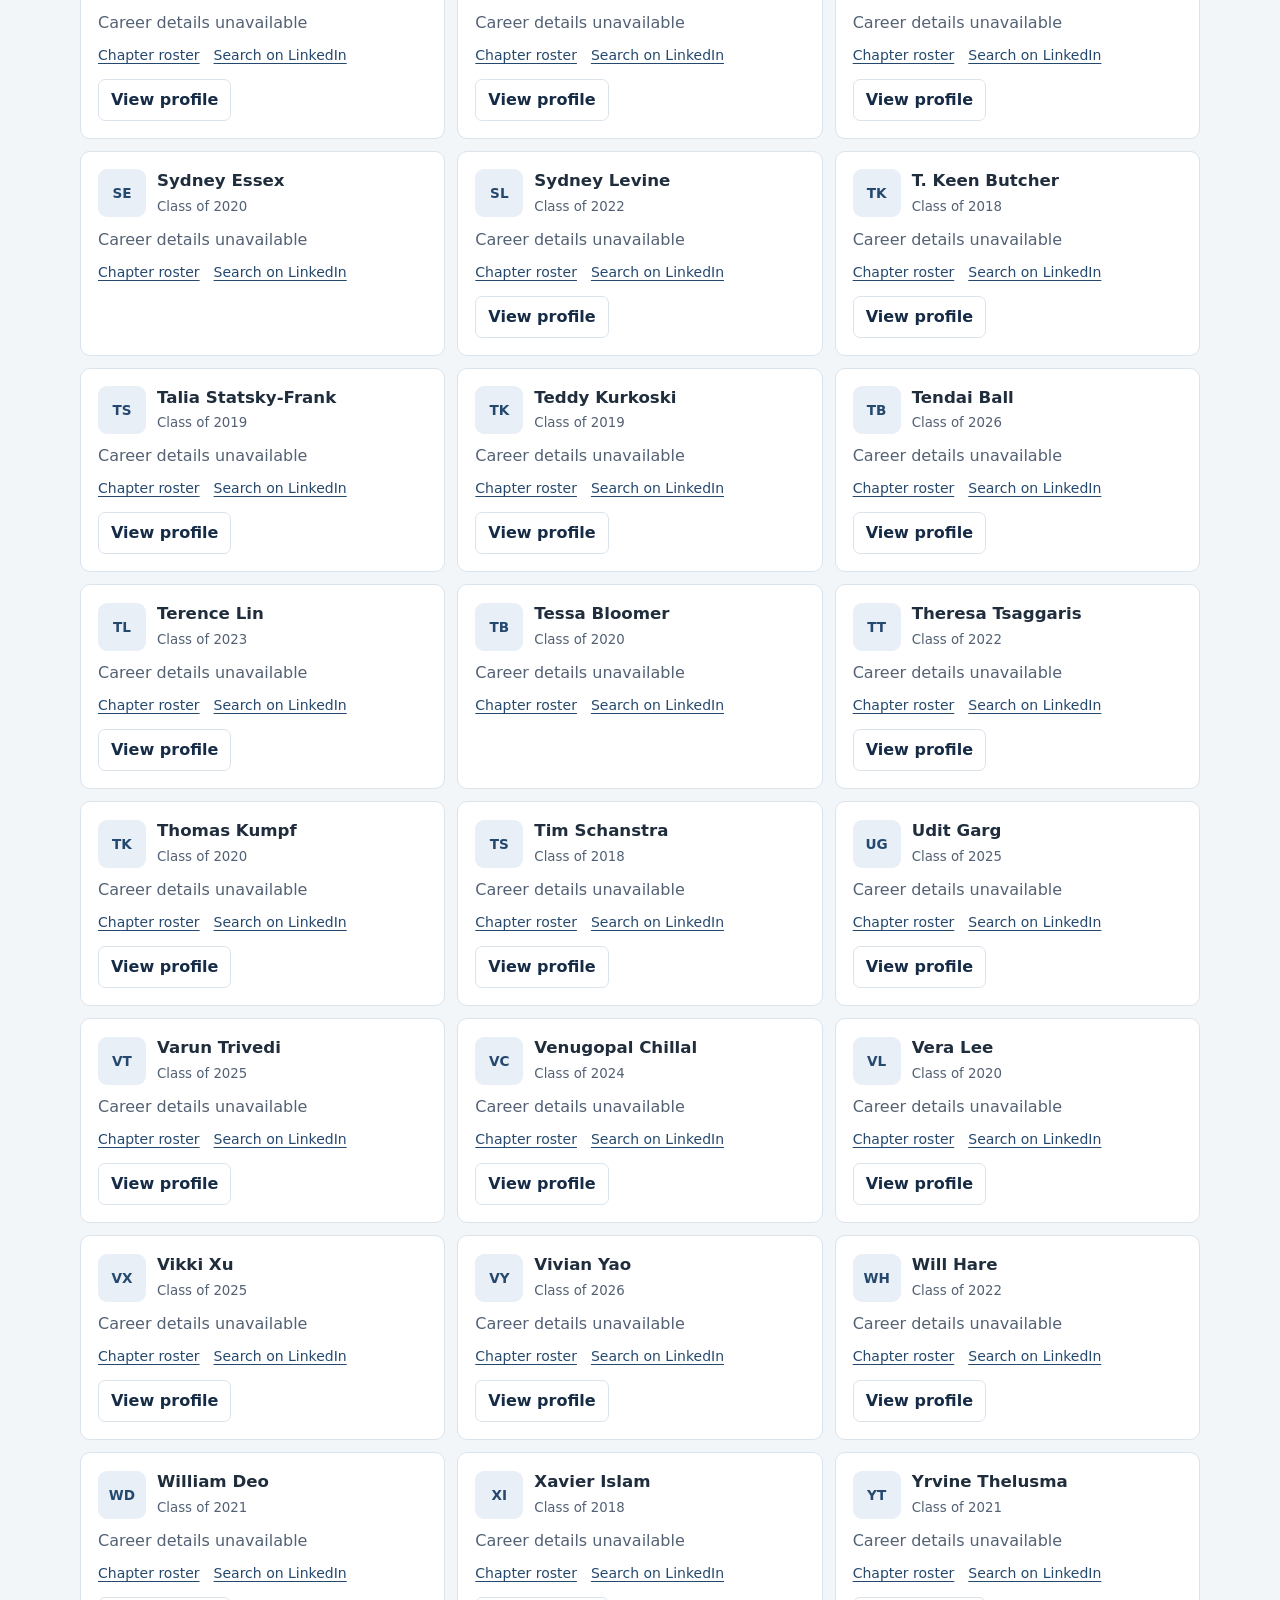
==== commit 380923b7: "Add chapter roster headshots to docs/index.html" ====
--- a/docs/index.html
+++ b/docs/index.html
@@ -7,6 +7,7 @@
 <title>Alumni Directory | Penn Theta Tau</title>
 <link rel="stylesheet" href="style.css">
 <script defer src="roster.js"></script>
+<script defer src="headshots.js"></script>
 <script defer src="public-careers.js"></script>
 <script defer src="responses.js"></script>
 <script defer src="directory.js"></script>
@@ -29,8 +30,10 @@
 </main>
 <dialog id="profile" aria-labelledby="profile-name">
 <form method="dialog" class="profile-close"><button>Close</button></form>
-<h2 id="profile-name"></h2>
-<p id="profile-summary"></p>
+<div class="card-head">
+<div id="profile-avatar"></div>
+<div><h2 id="profile-name"></h2><p id="profile-summary"></p></div>
+</div>
 <div id="profile-links"></div>
 <div id="profile-content"></div>
 </dialog>
--- a/docs/style.css
+++ b/docs/style.css
@@ -26,7 +26,9 @@
 .grid{display:grid;grid-template-columns:repeat(3,minmax(0,1fr));gap:12px}
 .card{background:white;border:1px solid var(--line);border-radius:10px;padding:17px;overflow-wrap:anywhere}
 .card-head{display:flex;align-items:center;gap:11px}
-.initials{flex:none;background:#e9eff7;color:#25496e;border-radius:9px;padding:8px;font-size:.85rem;font-weight:750}
+.avatar{position:relative;display:grid;place-items:center;flex:none;width:48px;height:48px;background:#e9eff7;color:#25496e;border-radius:9px;overflow:hidden;font-size:.85rem;font-weight:750}
+.headshot{position:absolute;inset:0;width:100%;height:100%;object-fit:cover;background:#e9eff7}
+#profile-avatar .avatar{width:76px;height:76px;font-size:1.2rem}
 .card h3{margin:0;font-size:1.04rem}
 .card p{margin:10px 0 0;color:var(--muted)}
 .card small{color:var(--muted)}
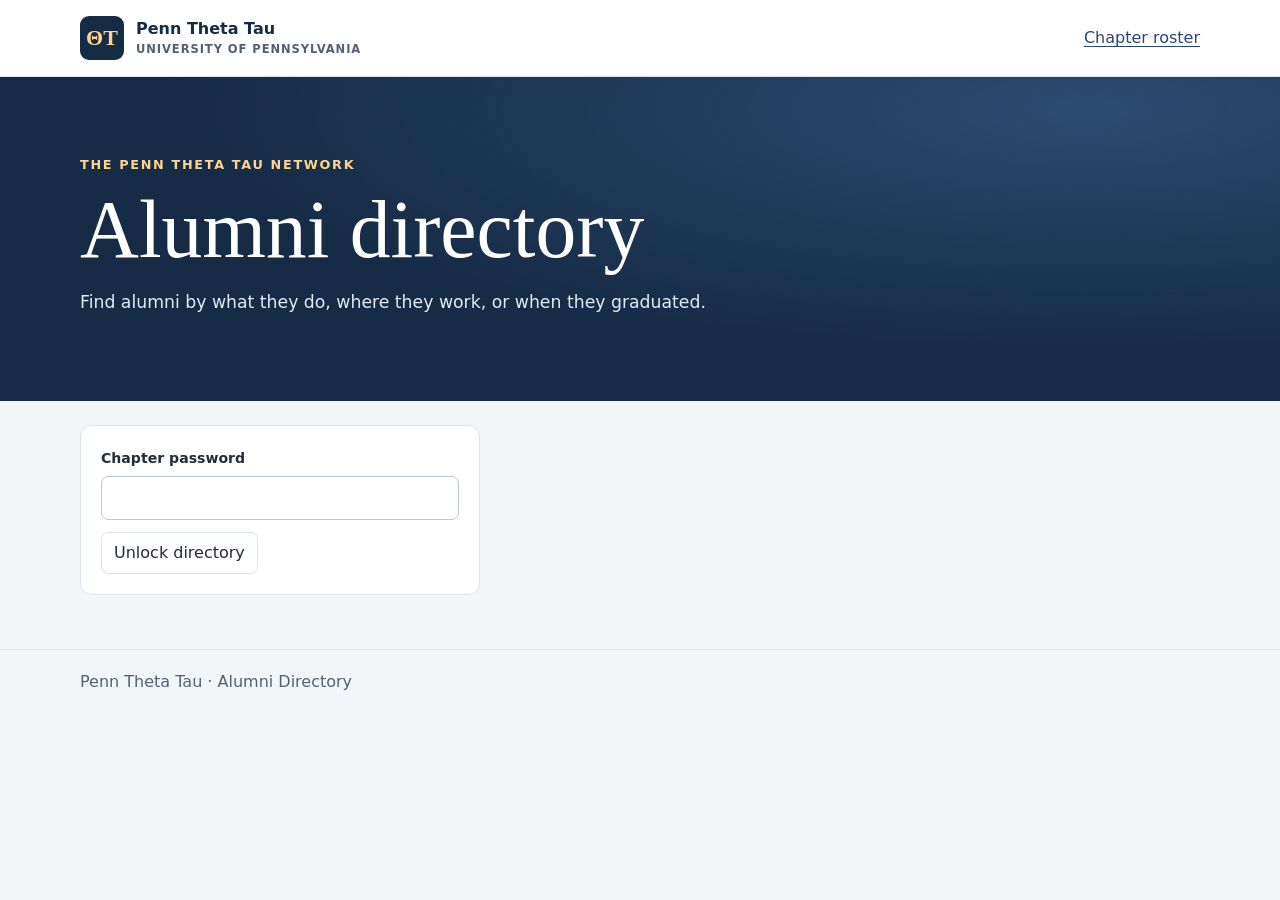
==== commit f3c9a0d2: "Use password-gated Sites backend for the alumni directory" ====
--- a/docs/index.html
+++ b/docs/index.html
@@ -5,18 +5,22 @@
 <meta name="viewport" content="width=device-width, initial-scale=1">
 <meta name="description" content="Explore the University of Pennsylvania Theta Tau alumni network by field, company, and graduating class.">
 <title>Alumni Directory | Penn Theta Tau</title>
-<link rel="stylesheet" href="style.css">
-<script defer src="roster.js"></script>
-<script defer src="headshots.js"></script>
-<script defer src="public-careers.js"></script>
-<script defer src="responses.js"></script>
-<script defer src="directory.js"></script>
+<link rel="stylesheet" href="style.css?v=chapter-password">
+<script defer src="directory.js?v=chapter-password"></script>
 </head>
 <body>
 <header><div class="wrap mast"><a class="brand" href="./"><span class="mark" aria-hidden="true">ΘΤ</span><span>Penn Theta Tau<small>UNIVERSITY OF PENNSYLVANIA</small></span></a><a href="https://www.upennthetatau.com/alumni">Chapter roster</a></div></header>
 <main>
 <section class="hero"><div class="wrap"><p class="eyebrow">THE PENN THETA TAU NETWORK</p><h1>Alumni directory</h1><p>Find alumni by what they do, where they work, or when they graduated.</p></div></section>
-<section class="wrap directory" aria-label="Search the alumni directory">
+<section class="wrap unlock" id="unlock">
+<form id="unlock-form">
+<label for="password">Chapter password</label>
+<input id="password" name="password" type="password" autocomplete="current-password" required>
+<button type="submit">Unlock directory</button>
+<p id="unlock-status" role="status"></p>
+</form>
+</section>
+<section class="wrap directory" id="directory" aria-label="Search the alumni directory" hidden>
 <form id="filters" class="filters">
 <label class="search">Search<input id="search" type="search" placeholder="Name, company, or experience"></label>
 <label>Field<select id="field"></select></label>
--- a/docs/style.css
+++ b/docs/style.css
@@ -13,6 +13,11 @@
 h1{font:normal clamp(2.7rem,7vw,5.1rem)/1.05 Georgia,serif;margin:12px 0 18px}
 .hero p:last-child{color:#e1eaf5;margin:0;font-size:1.08rem}
 .directory{padding-bottom:54px}
+.unlock{padding:24px 0 54px}
+.unlock form{max-width:400px;background:white;border:1px solid var(--line);border-radius:12px;padding:20px}
+.unlock input{display:block;width:100%;margin:6px 0 12px;padding:9px 10px;border:1px solid #bac9d7;border-radius:7px}
+.unlock p:empty{display:none}
+.directory[hidden],.unlock[hidden]{display:none}
 .filters{position:relative;margin-top:-33px;background:white;border:1px solid var(--line);box-shadow:0 8px 25px #102b4611;border-radius:12px;padding:18px;display:grid;grid-template-columns:2fr repeat(3,1fr);gap:14px}
 label{font-size:.88rem;font-weight:650}
 input,select,button{font:inherit;color:inherit}
